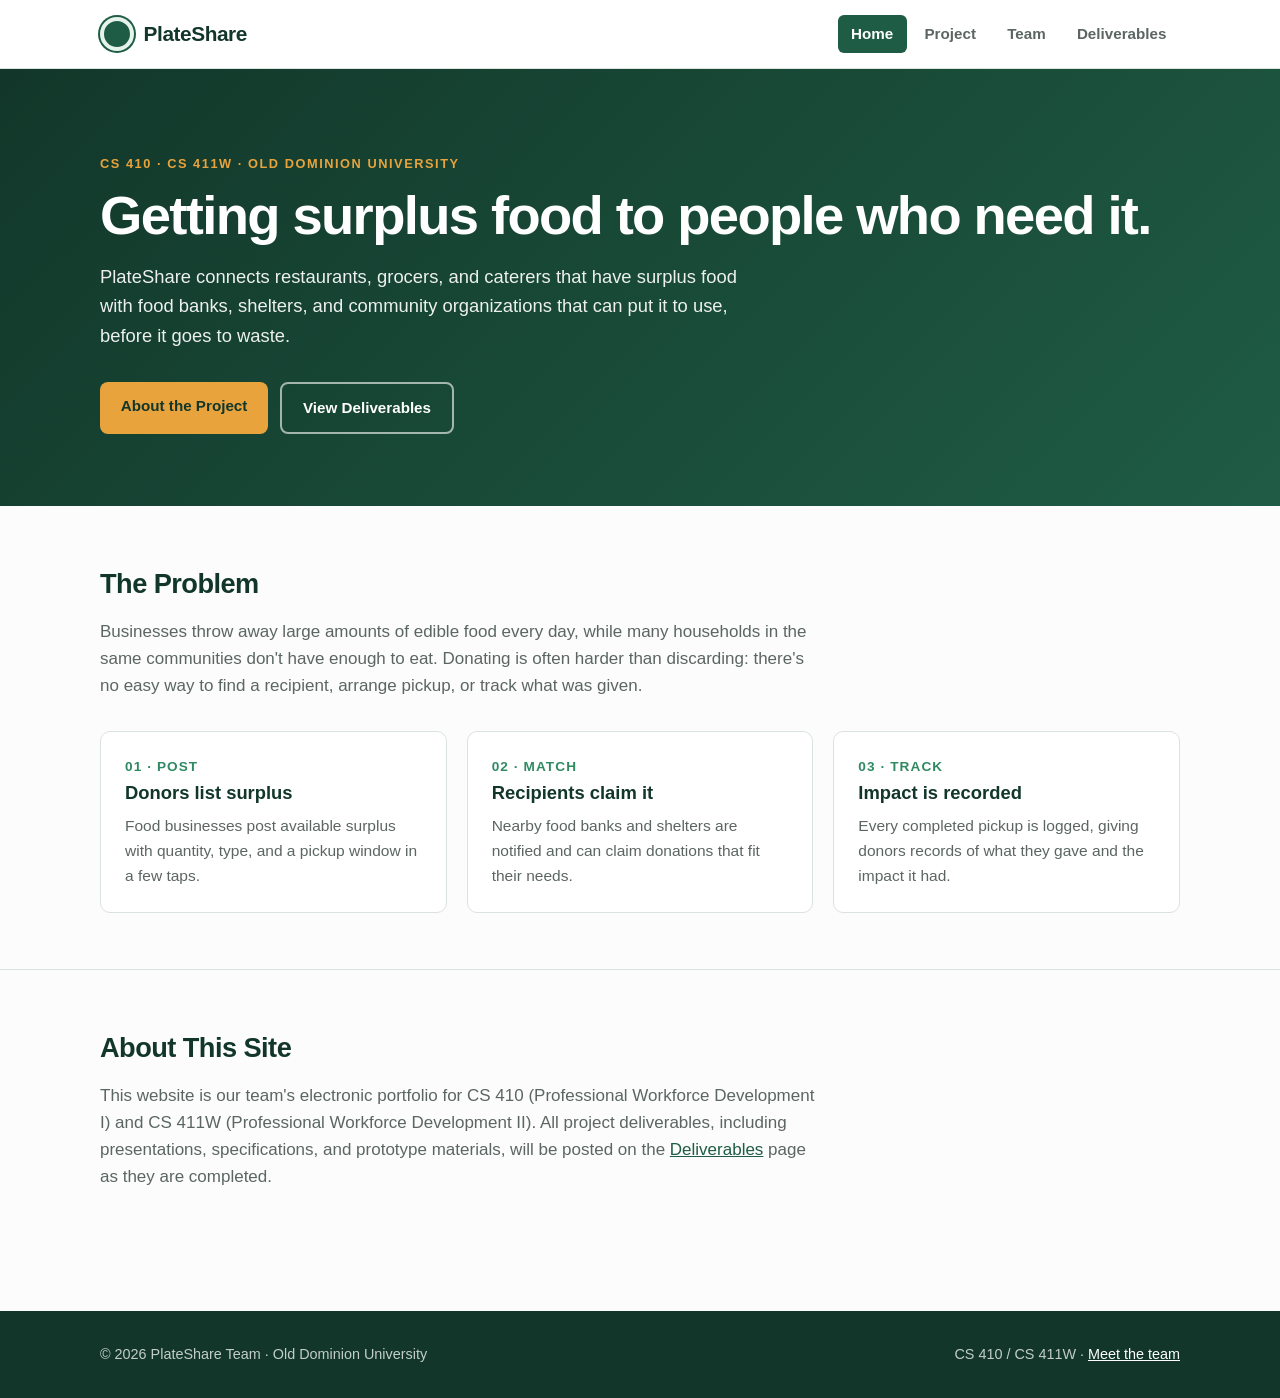
==== index.html @ 68a52cff "Add files via upload" ====
<!DOCTYPE html>
<html lang="en">
<head>
  <meta charset="UTF-8">
  <meta name="viewport" content="width=device-width, initial-scale=1.0">
  <meta name="description" content="PlateShare — CS 410 / CS 411W team project at Old Dominion University.">
  <title>PlateShare | CS 410 Team Website</title>
  <link rel="stylesheet" href="css/style.css">
</head>
<body>

  <header class="site-header">
    <div class="container">
      <a class="brand" href="index.html"><span class="brand-mark"></span>PlateShare</a>
      <ul class="nav">
        <li><a class="active" href="index.html">Home</a></li>
        <li><a href="about.html">Project</a></li>
        <li><a href="team.html">Team</a></li>
        <li><a href="deliverables.html">Deliverables</a></li>
      </ul>
    </div>
  </header>

  <main>
    <div class="hero">
      <div class="container">
        <span class="eyebrow">CS 410 · CS 411W · Old Dominion University</span>
        <h1>Getting surplus food to people who need it.</h1>
        <p>PlateShare connects restaurants, grocers, and caterers that have surplus food with food banks, shelters, and community organizations that can put it to use, before it goes to waste.</p>
        <div class="actions">
          <a class="btn btn-primary" href="about.html">About the Project</a>
          <a class="btn btn-ghost" href="deliverables.html">View Deliverables</a>
        </div>
      </div>
    </div>

    <section>
      <div class="container">
        <h2>The Problem</h2>
        <p class="lead">Businesses throw away large amounts of edible food every day, while many households in the same communities don't have enough to eat. Donating is often harder than discarding: there's no easy way to find a recipient, arrange pickup, or track what was given.</p>

        <div class="grid grid-3">
          <div class="card">
            <div class="num">01 · POST</div>
            <h3>Donors list surplus</h3>
            <p>Food businesses post available surplus with quantity, type, and a pickup window in a few taps.</p>
          </div>
          <div class="card">
            <div class="num">02 · MATCH</div>
            <h3>Recipients claim it</h3>
            <p>Nearby food banks and shelters are notified and can claim donations that fit their needs.</p>
          </div>
          <div class="card">
            <div class="num">03 · TRACK</div>
            <h3>Impact is recorded</h3>
            <p>Every completed pickup is logged, giving donors records of what they gave and the impact it had.</p>
          </div>
        </div>
      </div>
    </section>

    <section>
      <div class="container">
        <h2>About This Site</h2>
        <p class="lead">This website is our team's electronic portfolio for CS 410 (Professional Workforce Development I) and CS 411W (Professional Workforce Development II). All project deliverables, including presentations, specifications, and prototype materials, will be posted on the <a href="deliverables.html">Deliverables</a> page as they are completed.</p>
      </div>
    </section>
  </main>

  <footer class="site-footer">
    <div class="container">
      <span>&copy; 2026 PlateShare Team · Old Dominion University</span>
      <span>CS 410 / CS 411W · <a href="team.html">Meet the team</a></span>
    </div>
  </footer>

</body>
</html>
---- css/style.css ----
/* PlateShare — CS 410 / CS 411W Team Website */

:root {
  --green-900: #12372a;
  --green-700: #1f5c45;
  --green-500: #2f8a63;
  --green-100: #e6f2ec;
  --amber: #e8a33d;
  --ink: #1d2421;
  --muted: #5b6662;
  --line: #dbe3df;
  --bg: #fbfcfb;
  --white: #ffffff;
  --radius: 10px;
  --max: 1080px;
  --font: "Inter", -apple-system, BlinkMacSystemFont, "Segoe UI", Roboto, Helvetica, Arial, sans-serif;
}

* { box-sizing: border-box; margin: 0; padding: 0; }

html { scroll-behavior: smooth; }

body {
  font-family: var(--font);
  color: var(--ink);
  background: var(--bg);
  line-height: 1.6;
  font-size: 17px;
}

a { color: var(--green-700); }
a:hover { color: var(--green-500); }

.container { width: 90%; max-width: var(--max); margin: 0 auto; }

/* ---------- Header / Nav ---------- */
.site-header {
  background: var(--white);
  border-bottom: 1px solid var(--line);
  position: sticky;
  top: 0;
  z-index: 10;
}
.site-header .container {
  display: flex;
  align-items: center;
  justify-content: space-between;
  min-height: 68px;
  flex-wrap: wrap;
  gap: 0.5rem;
}
.brand {
  display: flex;
  align-items: center;
  gap: 0.6rem;
  text-decoration: none;
  color: var(--green-900);
  font-weight: 800;
  font-size: 1.3rem;
  letter-spacing: -0.02em;
}
.brand-mark {
  width: 34px; height: 34px;
  border-radius: 50%;
  background: var(--green-700);
  border: 4px solid var(--green-100);
  box-shadow: 0 0 0 2px var(--green-700);
}
.nav { display: flex; gap: 0.25rem; flex-wrap: wrap; list-style: none; }
.nav a {
  display: block;
  padding: 0.45rem 0.85rem;
  border-radius: 6px;
  text-decoration: none;
  color: var(--muted);
  font-weight: 600;
  font-size: 0.95rem;
}
.nav a:hover { background: var(--green-100); color: var(--green-900); }
.nav a.active { background: var(--green-700); color: var(--white); }

/* ---------- Hero ---------- */
.hero {
  background: linear-gradient(135deg, var(--green-900), var(--green-700));
  color: var(--white);
  padding: 5rem 0 4.5rem;
}
.hero .eyebrow {
  text-transform: uppercase;
  letter-spacing: 0.12em;
  font-size: 0.8rem;
  font-weight: 700;
  color: var(--amber);
}
.hero h1 {
  font-size: clamp(2.2rem, 5vw, 3.4rem);
  line-height: 1.1;
  margin: 0.6rem 0 1rem;
  letter-spacing: -0.03em;
}
.hero p { max-width: 640px; font-size: 1.15rem; opacity: 0.92; }
.hero .actions { margin-top: 2rem; display: flex; gap: 0.75rem; flex-wrap: wrap; }

.btn {
  display: inline-block;
  padding: 0.75rem 1.3rem;
  border-radius: 8px;
  font-weight: 700;
  text-decoration: none;
  font-size: 0.95rem;
}
.btn-primary { background: var(--amber); color: var(--green-900); }
.btn-primary:hover { background: #f0b65a; color: var(--green-900); }
.btn-ghost { border: 2px solid rgba(255,255,255,0.6); color: var(--white); }
.btn-ghost:hover { background: rgba(255,255,255,0.1); color: var(--white); }

/* ---------- Page header (inner pages) ---------- */
.page-header {
  background: var(--green-900);
  color: var(--white);
  padding: 3rem 0 2.5rem;
}
.page-header h1 { font-size: 2.3rem; letter-spacing: -0.02em; }
.page-header p { opacity: 0.85; margin-top: 0.4rem; max-width: 640px; }

/* ---------- Sections ---------- */
section { padding: 3.5rem 0; }
section + section { border-top: 1px solid var(--line); }
h2 {
  font-size: 1.7rem;
  color: var(--green-900);
  letter-spacing: -0.02em;
  margin-bottom: 0.75rem;
}
h3 { font-size: 1.15rem; color: var(--green-900); margin-bottom: 0.4rem; }
.lead { color: var(--muted); max-width: 720px; margin-bottom: 2rem; }
p + p { margin-top: 0.9rem; }

/* ---------- Grid / Cards ---------- */
.grid { display: grid; gap: 1.25rem; }
.grid-3 { grid-template-columns: repeat(auto-fit, minmax(240px, 1fr)); }
.grid-2 { grid-template-columns: repeat(auto-fit, minmax(300px, 1fr)); }

.card {
  background: var(--white);
  border: 1px solid var(--line);
  border-radius: var(--radius);
  padding: 1.5rem;
}
.card .num {
  font-weight: 800;
  color: var(--green-500);
  font-size: 0.85rem;
  letter-spacing: 0.08em;
}
.card p { color: var(--muted); font-size: 0.97rem; }

/* ---------- Team ---------- */
.member { text-align: center; }
.avatar {
  width: 96px; height: 96px;
  margin: 0 auto 1rem;
  border-radius: 50%;
  background: var(--green-100);
  color: var(--green-700);
  display: flex; align-items: center; justify-content: center;
  font-weight: 800;
  font-size: 1.6rem;
  object-fit: cover;
}
.member .role {
  color: var(--green-500);
  font-weight: 600;
  font-size: 0.9rem;
  margin-bottom: 0.6rem;
}
.member .links { margin-top: 0.8rem; font-size: 0.9rem; }
.member .links a { margin: 0 0.35rem; }

/* ---------- Deliverables table ---------- */
.table-wrap { overflow-x: auto; }
table {
  width: 100%;
  border-collapse: collapse;
  background: var(--white);
  border: 1px solid var(--line);
  border-radius: var(--radius);
  overflow: hidden;
  font-size: 0.97rem;
}
th, td { text-align: left; padding: 0.85rem 1rem; border-bottom: 1px solid var(--line); }
th { background: var(--green-100); color: var(--green-900); font-weight: 700; }
tr:last-child td { border-bottom: none; }

.badge {
  display: inline-block;
  padding: 0.15rem 0.6rem;
  border-radius: 999px;
  font-size: 0.8rem;
  font-weight: 700;
}
.badge-done { background: var(--green-100); color: var(--green-700); }
.badge-progress { background: #fdf1dc; color: #9a6411; }
.badge-upcoming { background: #eef0ef; color: var(--muted); }

/* ---------- Footer ---------- */
.site-footer {
  background: var(--green-900);
  color: rgba(255,255,255,0.75);
  padding: 2rem 0;
  font-size: 0.9rem;
  margin-top: 2rem;
}
.site-footer .container {
  display: flex;
  justify-content: space-between;
  flex-wrap: wrap;
  gap: 0.5rem;
}
.site-footer a { color: var(--white); }

@media (max-width: 640px) {
  .site-header .container { padding: 0.75rem 0; }
  .hero { padding: 3.5rem 0 3rem; }
}
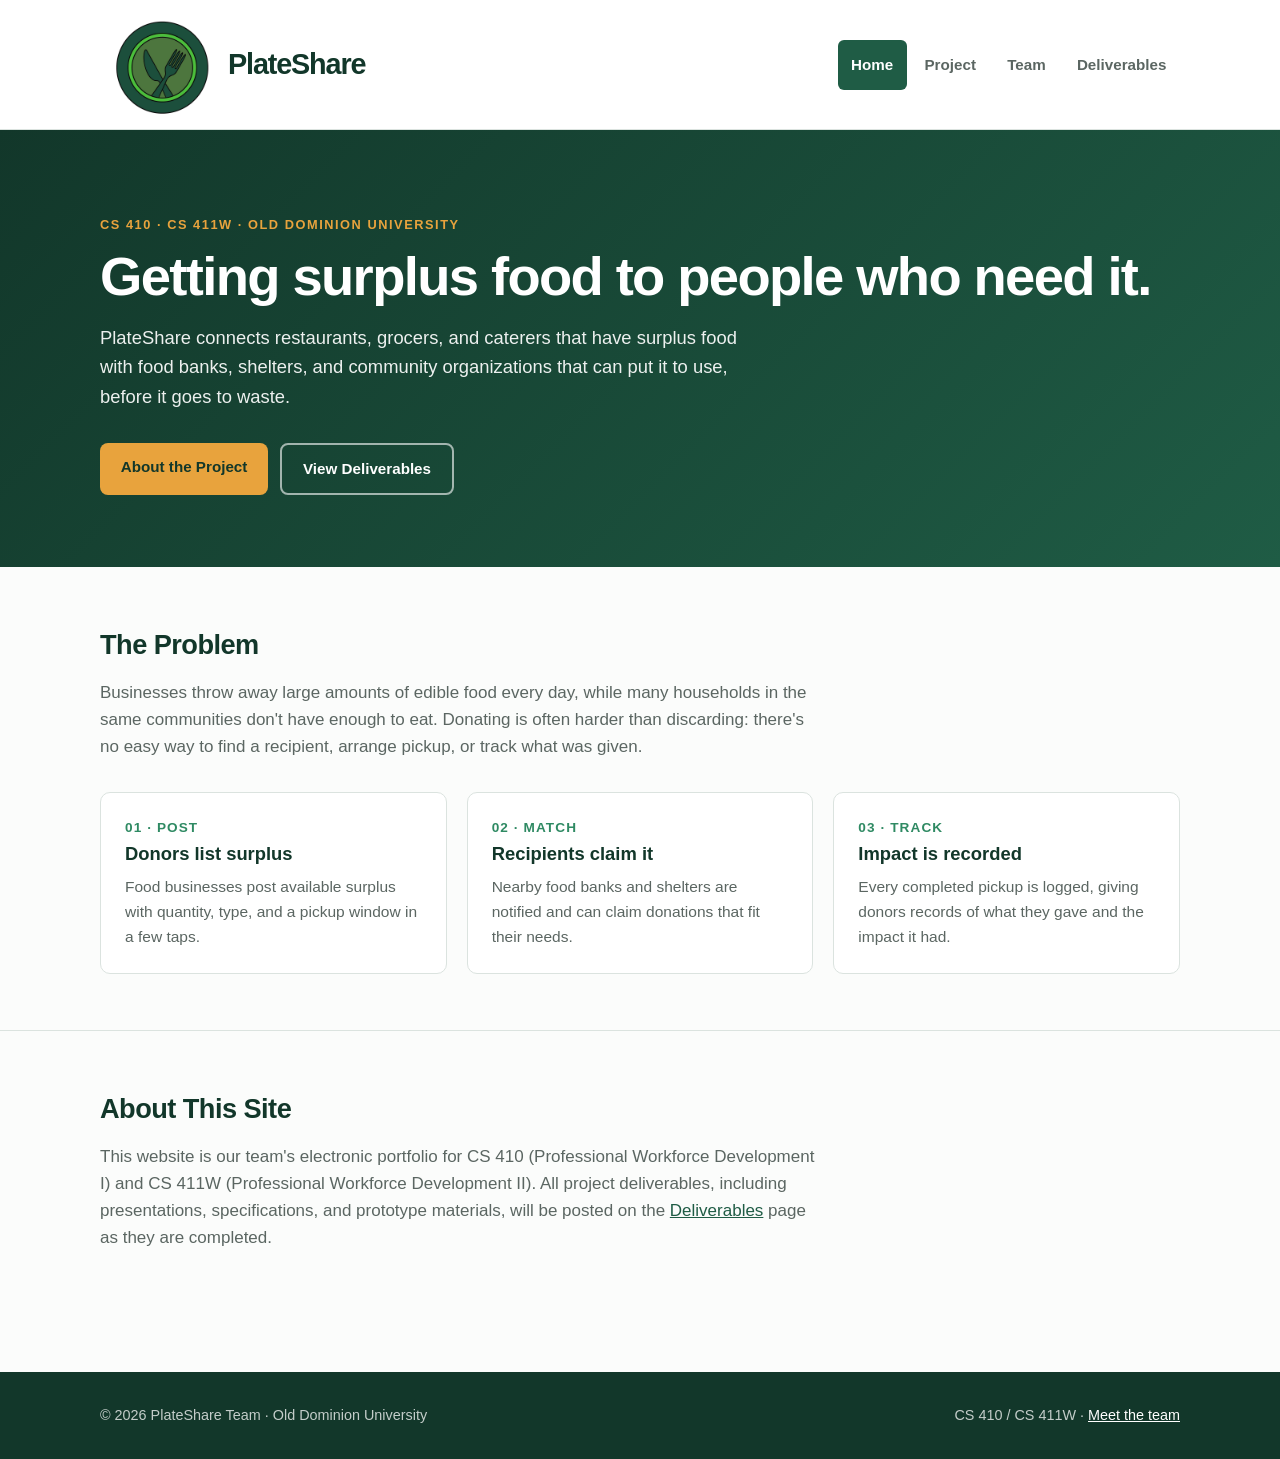
==== commit 20c82545: "Made logo icon for website (took like 5 min in ms paint so feel free to change) and remade website h" ====
--- a/index.html
+++ b/index.html
@@ -9,17 +9,25 @@
 </head>
 <body>
 
-  <header class="site-header">
-    <div class="container">
-      <a class="brand" href="index.html"><span class="brand-mark"></span>PlateShare</a>
-      <ul class="nav">
-        <li><a class="active" href="index.html">Home</a></li>
-        <li><a href="about.html">Project</a></li>
-        <li><a href="team.html">Team</a></li>
-        <li><a href="deliverables.html">Deliverables</a></li>
-      </ul>
-    </div>
-  </header>
+
+<header class="site-header">
+  <div class="container">
+    <a class="brand" href="index.html">
+      <span class="brand-image">
+        <img src="images/platesharelogoWIP.png" alt="">
+      </span>
+      <span>PlateShare</span>
+    </a>
+
+    <ul class="nav">
+      <li><a class="active" href="index.html">Home</a></li>
+      <li><a href="about.html">Project</a></li>
+      <li><a href="team.html">Team</a></li>
+      <li><a href="deliverables.html">Deliverables</a></li>
+    </ul>
+  </div>
+</header>
+
 
   <main>
     <div class="hero">
--- a/css/style.css
+++ b/css/style.css
@@ -33,6 +33,7 @@
 
 .container { width: 90%; max-width: var(--max); margin: 0 auto; }
 
+
 /* ---------- Header / Nav ---------- */
 .site-header {
   background: var(--white);
@@ -40,44 +41,104 @@
   position: sticky;
   top: 0;
   z-index: 10;
-}
+  height: 130px;
+}
+
 .site-header .container {
   display: flex;
   align-items: center;
   justify-content: space-between;
-  min-height: 68px;
-  flex-wrap: wrap;
-  gap: 0.5rem;
-}
+  height: 100%;
+  flex-wrap: nowrap;
+  gap: 1rem;
+}
+
 .brand {
   display: flex;
   align-items: center;
-  gap: 0.6rem;
+  gap: 0rem;
   text-decoration: none;
   color: var(--green-900);
   font-weight: 800;
-  font-size: 1.3rem;
-  letter-spacing: -0.02em;
-}
-.brand-mark {
-  width: 34px; height: 34px;
-  border-radius: 50%;
-  background: var(--green-700);
-  border: 4px solid var(--green-100);
-  box-shadow: 0 0 0 2px var(--green-700);
-}
-.nav { display: flex; gap: 0.25rem; flex-wrap: wrap; list-style: none; }
+  font-size: 1.8rem;
+  letter-spacing: -0.04em;
+  flex-shrink: 0;
+  white-space: nowrap;
+}
+
+.brand-logo {
+  width: 128px;
+  height: 128px;
+  object-fit: contain;
+  display: block;
+  flex-shrink: 0;
+  margin: 0;
+}
+
+.brand-image {
+  width: 128px;
+  height: 128px;
+  overflow: hidden;
+  display: block;
+  flex-shrink: 0;
+  position: relative;
+}
+
+.brand-image img {
+  width: 150%;
+  height: 150%;
+  object-fit: contain;
+  position: absolute;
+  left: -20%;
+  top: -22%;
+}
+
+
+.nav {
+  display: flex;
+  align-items: center;
+  justify-content: center;
+  gap: 0.25rem;
+  flex-wrap: nowrap;
+  list-style: none;
+  margin: 0;
+  padding: 0;
+}
+
+.nav li {
+  display: flex;
+  align-items: center;
+  margin: 0;
+  padding: 0;
+}
+
 .nav a {
-  display: block;
-  padding: 0.45rem 0.85rem;
+  display: flex;
+  align-items: center;
+  justify-content: center;
+  height: 50px;
+  padding: 0 0.85rem;
+  box-sizing: border-box;
+  line-height: 1;
   border-radius: 6px;
   text-decoration: none;
   color: var(--muted);
   font-weight: 600;
   font-size: 0.95rem;
-}
-.nav a:hover { background: var(--green-100); color: var(--green-900); }
-.nav a.active { background: var(--green-700); color: var(--white); }
+  white-space: nowrap;
+}
+
+.nav a:hover {
+  background: var(--green-100);
+  color: var(--green-900);
+}
+
+.nav a.active {
+  background: var(--green-700);
+  color: var(--white);
+}
+
+
 
 /* ---------- Hero ---------- */
 .hero {
@@ -167,6 +228,14 @@
   font-weight: 800;
   font-size: 1.6rem;
   object-fit: cover;
+  overflow: hidden;
+}
+.avatar img {
+    width: 100%;
+    height: 100%;
+    object-fit: cover;
+    display: block;
+    object-position: center 20%;
 }
 .member .role {
   color: var(--green-500);
@@ -220,6 +289,26 @@
 .site-footer a { color: var(--white); }
 
 @media (max-width: 640px) {
-  .site-header .container { padding: 0.75rem 0; }
-  .hero { padding: 3.5rem 0 3rem; }
-}
+  .site-header {
+    height: auto;
+  }
+
+  .site-header .container {
+    padding: 0.75rem 0;
+    flex-wrap: wrap;
+    justify-content: center;
+  }
+
+  .brand-logo {
+    width: 100px;
+    height: 100px;
+  }
+
+  .nav {
+    justify-content: center;
+  }
+
+  .hero {
+    padding: 3.5rem 0 3rem;
+  }
+}
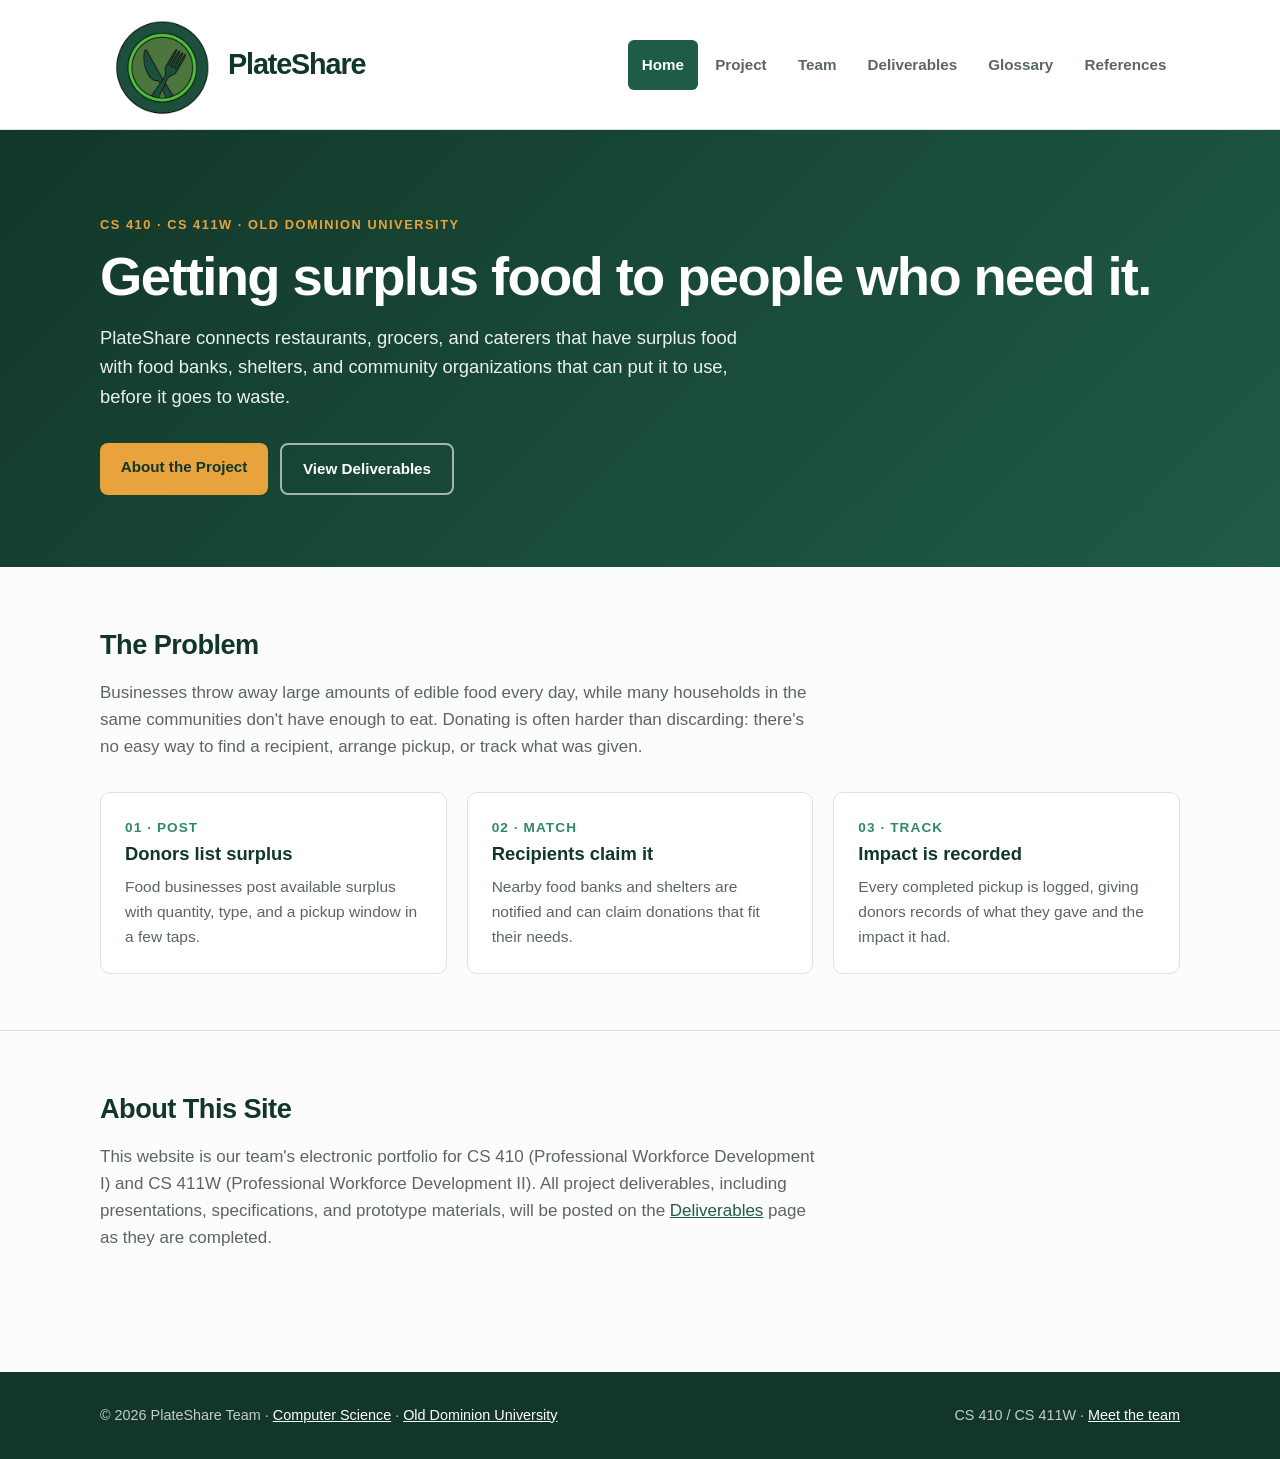
==== commit df9d146b: "Added glossary and references WIP pages, added links to ODU/CS, and replaced feasibility presentatio" ====
--- a/index.html
+++ b/index.html
@@ -24,6 +24,8 @@
       <li><a href="about.html">Project</a></li>
       <li><a href="team.html">Team</a></li>
       <li><a href="deliverables.html">Deliverables</a></li>
+      <li><a href="glossary.html">Glossary</a></li>
+      <li><a href="references.html">References</a></li>
     </ul>
   </div>
 </header>
@@ -77,7 +79,7 @@
 
   <footer class="site-footer">
     <div class="container">
-      <span>&copy; 2026 PlateShare Team · Old Dominion University</span>
+      <span>&copy; 2026 PlateShare Team · <a href= "https://www.odu.edu/computer-science">Computer Science</a> · <a href="https://www.odu.edu/">Old Dominion University</a></span>
       <span>CS 410 / CS 411W · <a href="team.html">Meet the team</a></span>
     </div>
   </footer>
--- a/css/style.css
+++ b/css/style.css
@@ -31,7 +31,11 @@
 a { color: var(--green-700); }
 a:hover { color: var(--green-500); }
 
-.container { width: 90%; max-width: var(--max); margin: 0 auto; }
+.container {
+  width: 90%;
+  max-width: var(--max);
+  margin: 0 auto;
+}
 
 
 /* ---------- Header / Nav ---------- */
@@ -97,11 +101,11 @@
 .nav {
   display: flex;
   align-items: center;
-  justify-content: center;
+  justify-content: flex-end;
   gap: 0.25rem;
   flex-wrap: nowrap;
   list-style: none;
-  margin: 0;
+  margin-left: auto;
   padding: 0;
 }
 
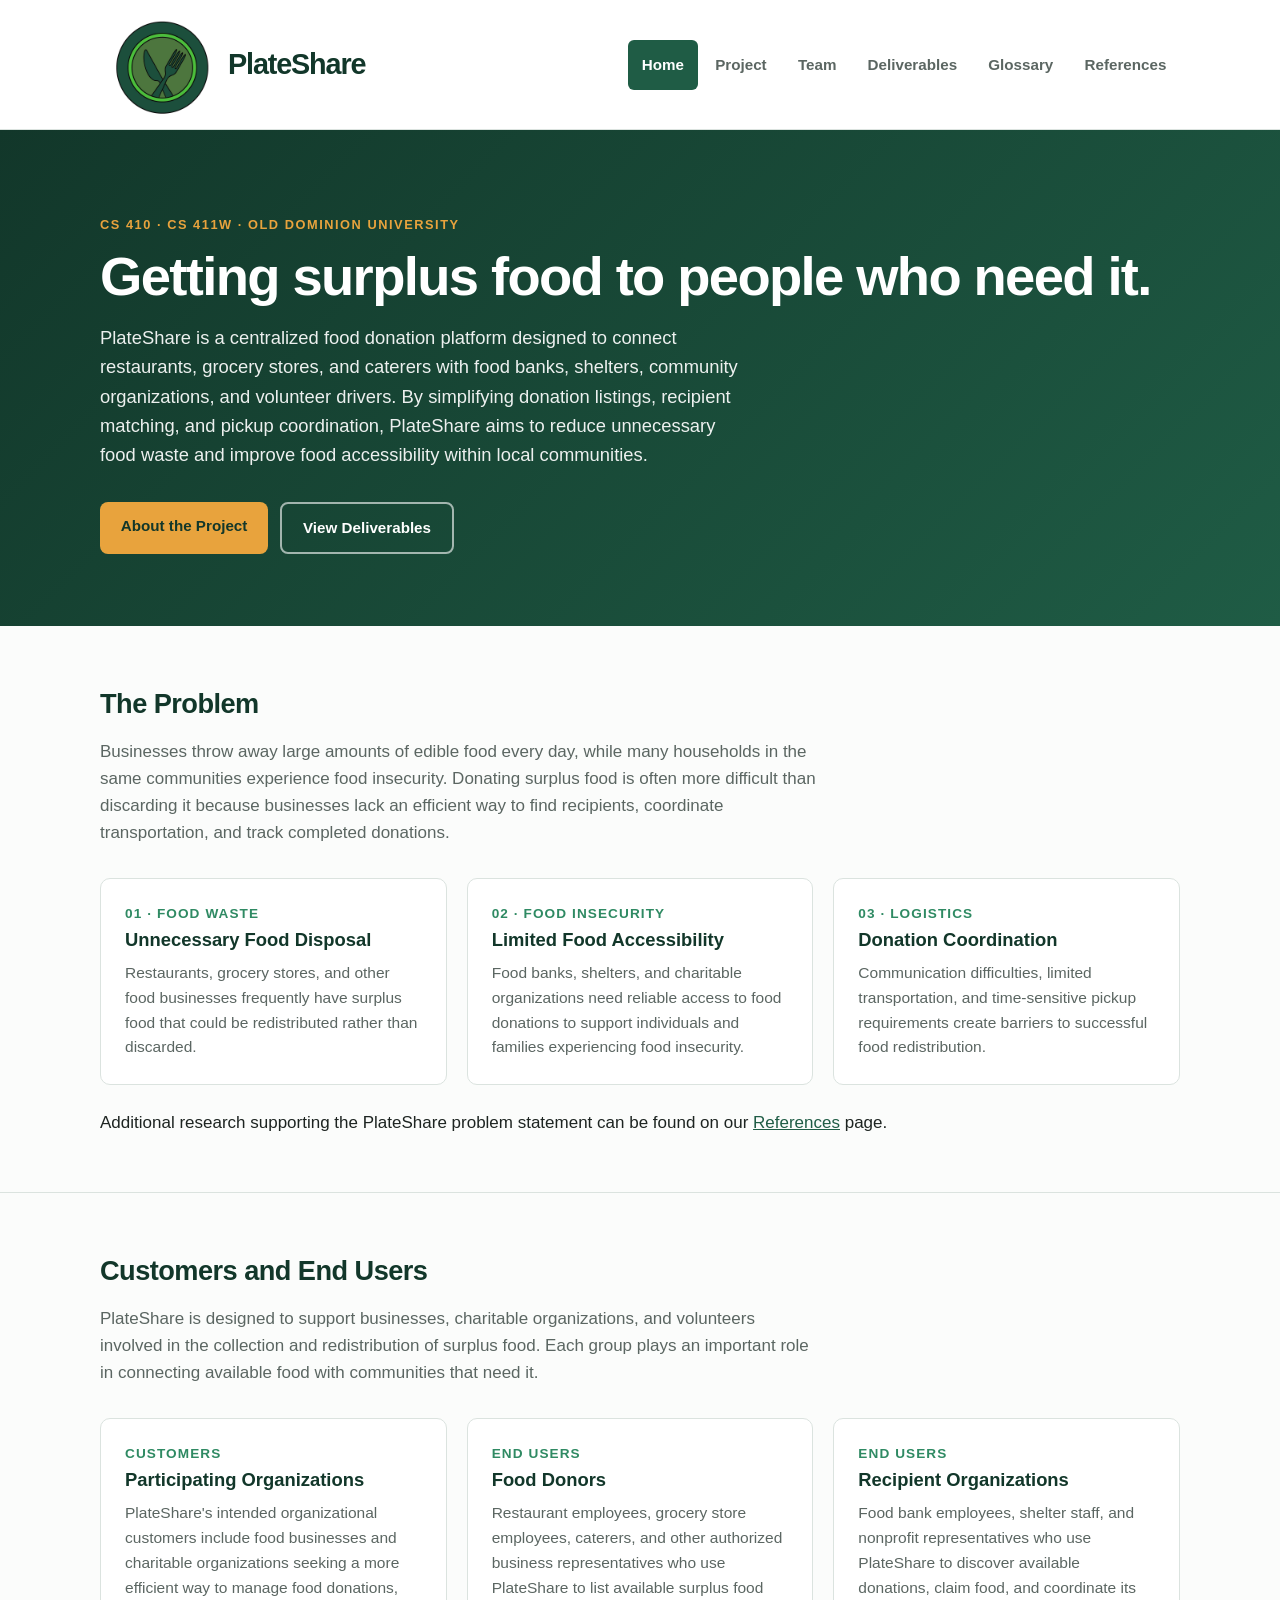
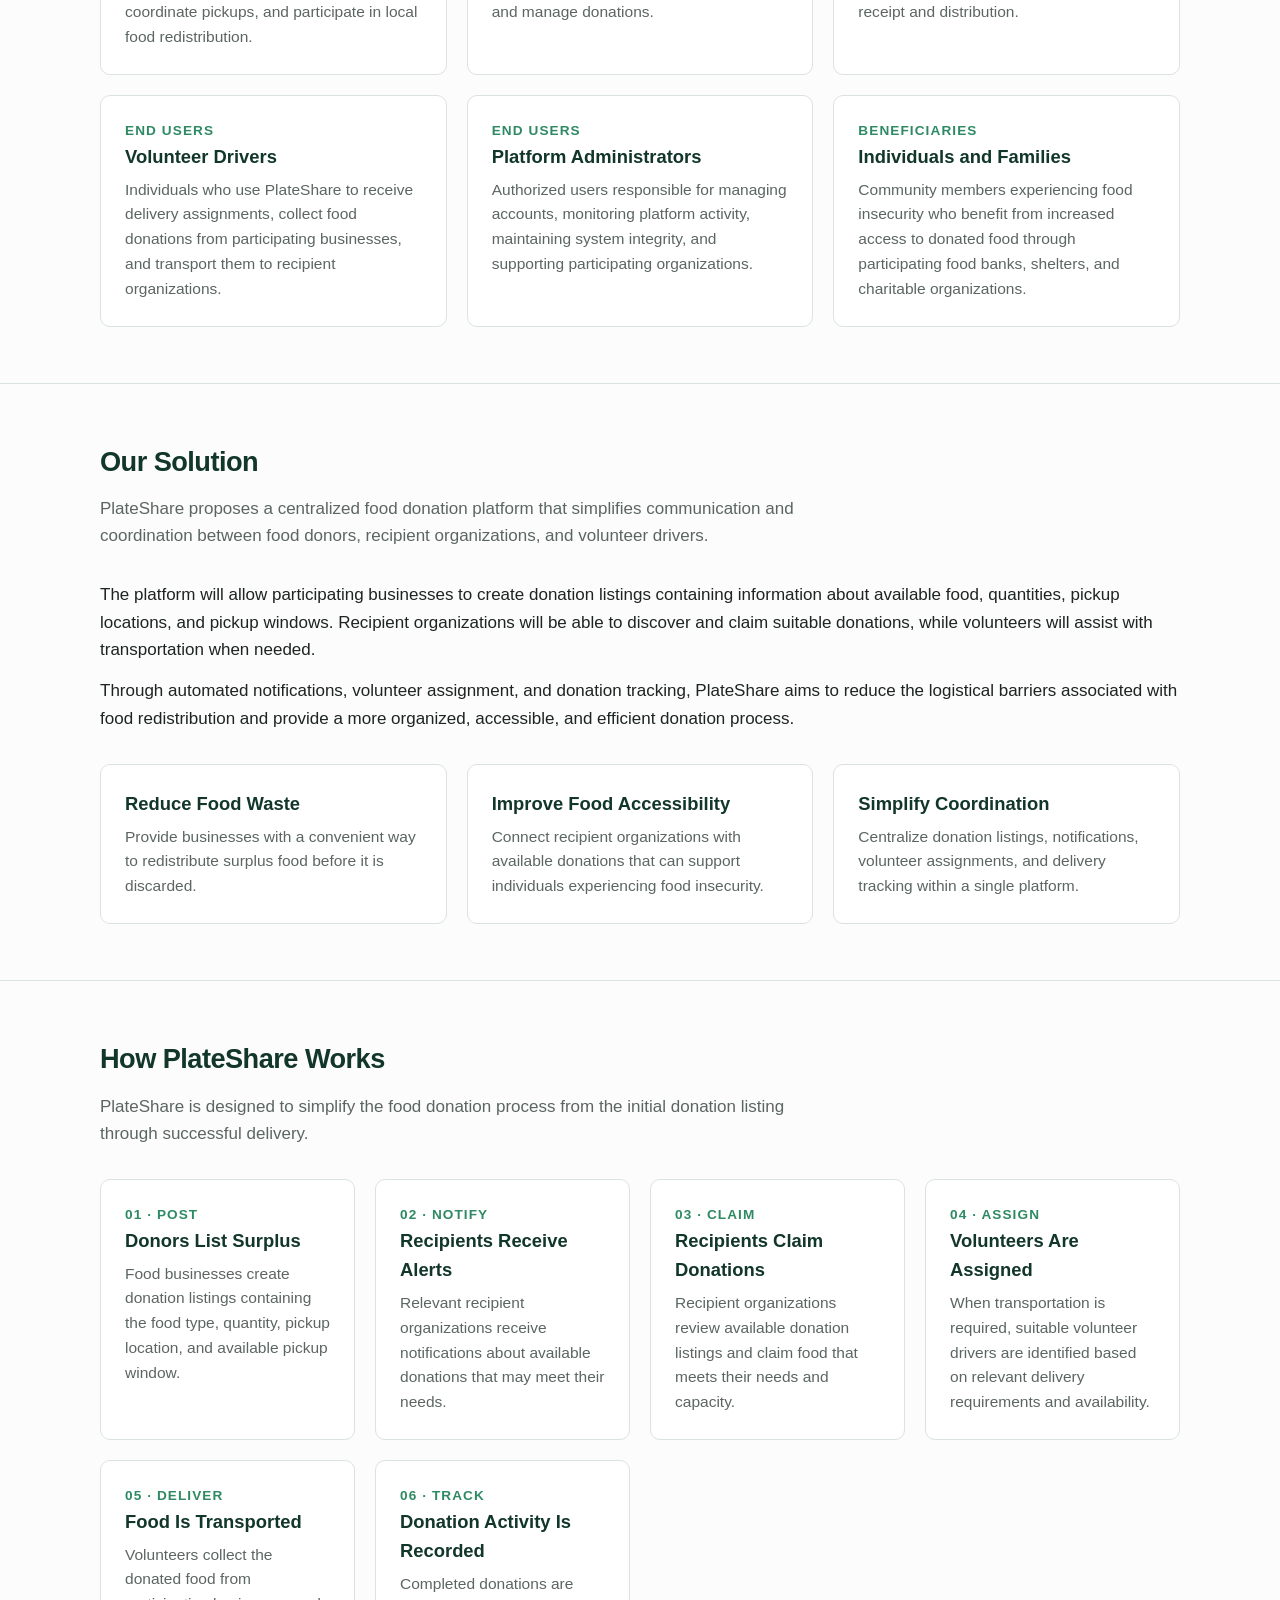
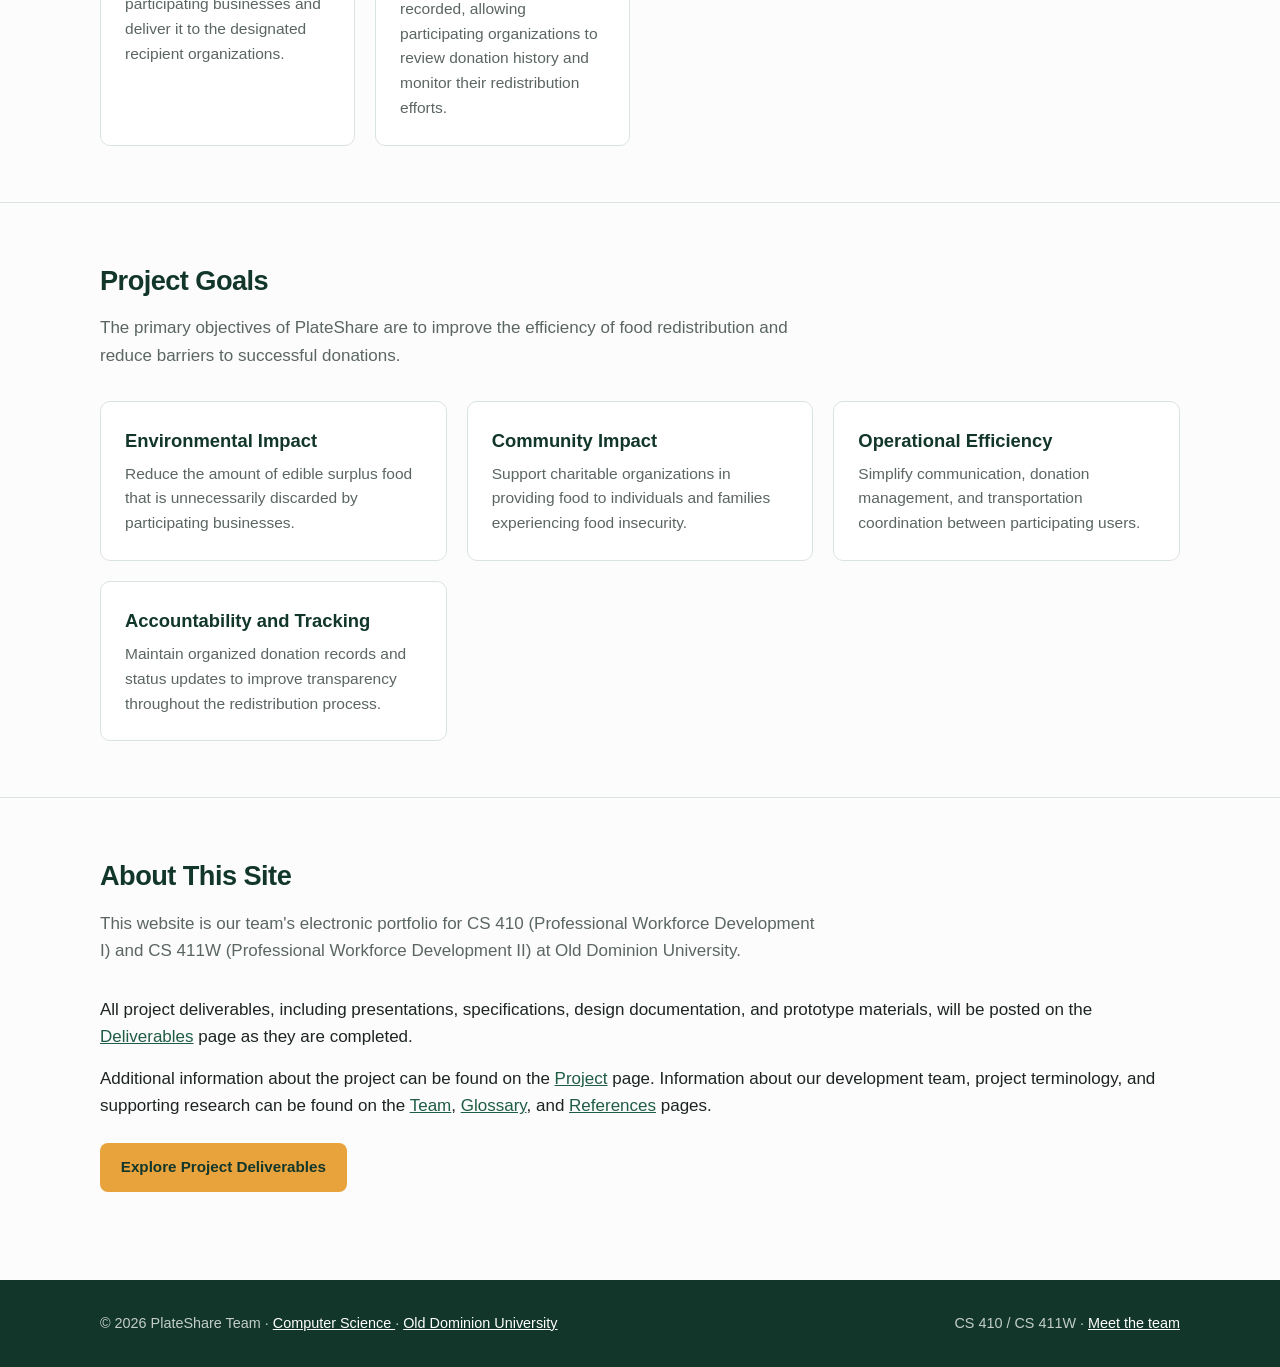
==== commit 8ac468d8: "Finishing touches of update 2" ====
--- a/index.html
+++ b/index.html
@@ -1,86 +1,483 @@
+
 <!DOCTYPE html>
 <html lang="en">
 <head>
   <meta charset="UTF-8">
   <meta name="viewport" content="width=device-width, initial-scale=1.0">
-  <meta name="description" content="PlateShare — CS 410 / CS 411W team project at Old Dominion University.">
+  <meta name="description" content="PlateShare — A centralized food donation platform designed to reduce food waste and improve food accessibility. CS 410 / CS 411W team project at Old Dominion University.">
   <title>PlateShare | CS 410 Team Website</title>
   <link rel="stylesheet" href="css/style.css">
 </head>
+
 <body>
 
-
-<header class="site-header">
-  <div class="container">
-    <a class="brand" href="index.html">
-      <span class="brand-image">
-        <img src="images/platesharelogoWIP.png" alt="">
-      </span>
-      <span>PlateShare</span>
-    </a>
-
-    <ul class="nav">
-      <li><a class="active" href="index.html">Home</a></li>
-      <li><a href="about.html">Project</a></li>
-      <li><a href="team.html">Team</a></li>
-      <li><a href="deliverables.html">Deliverables</a></li>
-      <li><a href="glossary.html">Glossary</a></li>
-      <li><a href="references.html">References</a></li>
-    </ul>
-  </div>
-</header>
-
+  <!-- ---------- Header / Navigation ---------- -->
+
+  <header class="site-header">
+    <div class="container">
+      <a class="brand" href="index.html">
+        <span class="brand-image">
+          <img src="images/platesharelogoWIP.png" alt="">
+        </span>
+        <span>PlateShare</span>
+      </a>
+
+      <ul class="nav">
+        <li><a class="active" href="index.html" aria-current="page">Home</a></li>
+        <li><a href="about.html">Project</a></li>
+        <li><a href="team.html">Team</a></li>
+        <li><a href="deliverables.html">Deliverables</a></li>
+        <li><a href="glossary.html">Glossary</a></li>
+        <li><a href="references.html">References</a></li>
+      </ul>
+    </div>
+  </header>
 
   <main>
+
+    <!-- ---------- Elevator Pitch ---------- -->
+
     <div class="hero">
       <div class="container">
-        <span class="eyebrow">CS 410 · CS 411W · Old Dominion University</span>
+        <span class="eyebrow">
+          CS 410 · CS 411W · Old Dominion University
+        </span>
+
         <h1>Getting surplus food to people who need it.</h1>
-        <p>PlateShare connects restaurants, grocers, and caterers that have surplus food with food banks, shelters, and community organizations that can put it to use, before it goes to waste.</p>
+
+        <p>
+          PlateShare is a centralized food donation platform
+          designed to connect restaurants, grocery stores,
+          and caterers with food banks, shelters, community
+          organizations, and volunteer drivers. By simplifying
+          donation listings, recipient matching, and pickup
+          coordination, PlateShare aims to reduce unnecessary
+          food waste and improve food accessibility within
+          local communities.
+        </p>
+
         <div class="actions">
-          <a class="btn btn-primary" href="about.html">About the Project</a>
-          <a class="btn btn-ghost" href="deliverables.html">View Deliverables</a>
+          <a class="btn btn-primary" href="about.html">
+            About the Project
+          </a>
+
+          <a class="btn btn-ghost" href="deliverables.html">
+            View Deliverables
+          </a>
         </div>
       </div>
     </div>
 
+    <!-- ---------- Problem Description ---------- -->
+
     <section>
       <div class="container">
         <h2>The Problem</h2>
-        <p class="lead">Businesses throw away large amounts of edible food every day, while many households in the same communities don't have enough to eat. Donating is often harder than discarding: there's no easy way to find a recipient, arrange pickup, or track what was given.</p>
+
+        <p class="lead">
+          Businesses throw away large amounts of edible food
+          every day, while many households in the same
+          communities experience food insecurity. Donating
+          surplus food is often more difficult than discarding
+          it because businesses lack an efficient way to find
+          recipients, coordinate transportation, and track
+          completed donations.
+        </p>
 
         <div class="grid grid-3">
+
+          <div class="card">
+            <div class="num">01 · FOOD WASTE</div>
+            <h3>Unnecessary Food Disposal</h3>
+            <p>
+              Restaurants, grocery stores, and other food
+              businesses frequently have surplus food that
+              could be redistributed rather than discarded.
+            </p>
+          </div>
+
+          <div class="card">
+            <div class="num">02 · FOOD INSECURITY</div>
+            <h3>Limited Food Accessibility</h3>
+            <p>
+              Food banks, shelters, and charitable
+              organizations need reliable access to food
+              donations to support individuals and families
+              experiencing food insecurity.
+            </p>
+          </div>
+
+          <div class="card">
+            <div class="num">03 · LOGISTICS</div>
+            <h3>Donation Coordination</h3>
+            <p>
+              Communication difficulties, limited
+              transportation, and time-sensitive pickup
+              requirements create barriers to successful
+              food redistribution.
+            </p>
+          </div>
+
+        </div>
+
+        <p style="margin-top: 1.5rem;">
+          Additional research supporting the PlateShare
+          problem statement can be found on our
+          <a href="references.html">References</a> page.
+        </p>
+
+      </div>
+    </section>
+
+    <!-- ---------- Customers and End Users ---------- -->
+
+    <section>
+      <div class="container">
+        <h2>Customers and End Users</h2>
+
+        <p class="lead">
+          PlateShare is designed to support businesses,
+          charitable organizations, and volunteers involved
+          in the collection and redistribution of surplus food.
+          Each group plays an important role in connecting
+          available food with communities that need it.
+        </p>
+
+        <div class="grid grid-2">
+
+          <div class="card">
+            <div class="num">CUSTOMERS</div>
+            <h3>Participating Organizations</h3>
+            <p>
+              PlateShare's intended organizational customers
+              include food businesses and charitable
+              organizations seeking a more efficient way
+              to manage food donations, coordinate pickups,
+              and participate in local food redistribution.
+            </p>
+          </div>
+
+          <div class="card">
+            <div class="num">END USERS</div>
+            <h3>Food Donors</h3>
+            <p>
+              Restaurant employees, grocery store employees,
+              caterers, and other authorized business
+              representatives who use PlateShare to list
+              available surplus food and manage donations.
+            </p>
+          </div>
+
+          <div class="card">
+            <div class="num">END USERS</div>
+            <h3>Recipient Organizations</h3>
+            <p>
+              Food bank employees, shelter staff, and
+              nonprofit representatives who use PlateShare
+              to discover available donations, claim food,
+              and coordinate its receipt and distribution.
+            </p>
+          </div>
+
+          <div class="card">
+            <div class="num">END USERS</div>
+            <h3>Volunteer Drivers</h3>
+            <p>
+              Individuals who use PlateShare to receive
+              delivery assignments, collect food donations
+              from participating businesses, and transport
+              them to recipient organizations.
+            </p>
+          </div>
+
+          <div class="card">
+            <div class="num">END USERS</div>
+            <h3>Platform Administrators</h3>
+            <p>
+              Authorized users responsible for managing
+              accounts, monitoring platform activity,
+              maintaining system integrity, and supporting
+              participating organizations.
+            </p>
+          </div>
+
+          <div class="card">
+            <div class="num">BENEFICIARIES</div>
+            <h3>Individuals and Families</h3>
+            <p>
+              Community members experiencing food insecurity
+              who benefit from increased access to donated
+              food through participating food banks,
+              shelters, and charitable organizations.
+            </p>
+          </div>
+
+        </div>
+      </div>
+    </section>
+
+    <!-- ---------- Solution Statement ---------- -->
+
+    <section>
+      <div class="container">
+        <h2>Our Solution</h2>
+
+        <p class="lead">
+          PlateShare proposes a centralized food donation
+          platform that simplifies communication and
+          coordination between food donors, recipient
+          organizations, and volunteer drivers.
+        </p>
+
+        <p>
+          The platform will allow participating businesses
+          to create donation listings containing information
+          about available food, quantities, pickup locations,
+          and pickup windows. Recipient organizations will
+          be able to discover and claim suitable donations,
+          while volunteers will assist with transportation
+          when needed.
+        </p>
+
+        <p>
+          Through automated notifications, volunteer
+          assignment, and donation tracking, PlateShare
+          aims to reduce the logistical barriers associated
+          with food redistribution and provide a more
+          organized, accessible, and efficient donation
+          process.
+        </p>
+
+        <div class="grid grid-3" style="margin-top: 2rem;">
+
+          <div class="card">
+            <h3>Reduce Food Waste</h3>
+            <p>
+              Provide businesses with a convenient way
+              to redistribute surplus food before it
+              is discarded.
+            </p>
+          </div>
+
+          <div class="card">
+            <h3>Improve Food Accessibility</h3>
+            <p>
+              Connect recipient organizations with
+              available donations that can support
+              individuals experiencing food insecurity.
+            </p>
+          </div>
+
+          <div class="card">
+            <h3>Simplify Coordination</h3>
+            <p>
+              Centralize donation listings, notifications,
+              volunteer assignments, and delivery tracking
+              within a single platform.
+            </p>
+          </div>
+
+        </div>
+      </div>
+    </section>
+
+    <!-- ---------- How PlateShare Works ---------- -->
+
+    <section>
+      <div class="container">
+        <h2>How PlateShare Works</h2>
+
+        <p class="lead">
+          PlateShare is designed to simplify the food
+          donation process from the initial donation
+          listing through successful delivery.
+        </p>
+
+        <div class="grid grid-3">
+
           <div class="card">
             <div class="num">01 · POST</div>
-            <h3>Donors list surplus</h3>
-            <p>Food businesses post available surplus with quantity, type, and a pickup window in a few taps.</p>
-          </div>
-          <div class="card">
-            <div class="num">02 · MATCH</div>
-            <h3>Recipients claim it</h3>
-            <p>Nearby food banks and shelters are notified and can claim donations that fit their needs.</p>
-          </div>
-          <div class="card">
-            <div class="num">03 · TRACK</div>
-            <h3>Impact is recorded</h3>
-            <p>Every completed pickup is logged, giving donors records of what they gave and the impact it had.</p>
-          </div>
-        </div>
-      </div>
-    </section>
+            <h3>Donors List Surplus</h3>
+            <p>
+              Food businesses create donation listings
+              containing the food type, quantity,
+              pickup location, and available pickup window.
+            </p>
+          </div>
+
+          <div class="card">
+            <div class="num">02 · NOTIFY</div>
+            <h3>Recipients Receive Alerts</h3>
+            <p>
+              Relevant recipient organizations receive
+              notifications about available donations
+              that may meet their needs.
+            </p>
+          </div>
+
+          <div class="card">
+            <div class="num">03 · CLAIM</div>
+            <h3>Recipients Claim Donations</h3>
+            <p>
+              Recipient organizations review available
+              donation listings and claim food that
+              meets their needs and capacity.
+            </p>
+          </div>
+
+          <div class="card">
+            <div class="num">04 · ASSIGN</div>
+            <h3>Volunteers Are Assigned</h3>
+            <p>
+              When transportation is required, suitable
+              volunteer drivers are identified based
+              on relevant delivery requirements and
+              availability.
+            </p>
+          </div>
+
+          <div class="card">
+            <div class="num">05 · DELIVER</div>
+            <h3>Food Is Transported</h3>
+            <p>
+              Volunteers collect the donated food from
+              participating businesses and deliver it
+              to the designated recipient organizations.
+            </p>
+          </div>
+
+          <div class="card">
+            <div class="num">06 · TRACK</div>
+            <h3>Donation Activity Is Recorded</h3>
+            <p>
+              Completed donations are recorded, allowing
+              participating organizations to review
+              donation history and monitor their
+              redistribution efforts.
+            </p>
+          </div>
+
+        </div>
+      </div>
+    </section>
+
+    <!-- ---------- Project Goals ---------- -->
+
+    <section>
+      <div class="container">
+        <h2>Project Goals</h2>
+
+        <p class="lead">
+          The primary objectives of PlateShare are to
+          improve the efficiency of food redistribution
+          and reduce barriers to successful donations.
+        </p>
+
+        <div class="grid grid-2">
+
+          <div class="card">
+            <h3>Environmental Impact</h3>
+            <p>
+              Reduce the amount of edible surplus food
+              that is unnecessarily discarded by
+              participating businesses.
+            </p>
+          </div>
+
+          <div class="card">
+            <h3>Community Impact</h3>
+            <p>
+              Support charitable organizations in
+              providing food to individuals and
+              families experiencing food insecurity.
+            </p>
+          </div>
+
+          <div class="card">
+            <h3>Operational Efficiency</h3>
+            <p>
+              Simplify communication, donation management,
+              and transportation coordination between
+              participating users.
+            </p>
+          </div>
+
+          <div class="card">
+            <h3>Accountability and Tracking</h3>
+            <p>
+              Maintain organized donation records and
+              status updates to improve transparency
+              throughout the redistribution process.
+            </p>
+          </div>
+
+        </div>
+      </div>
+    </section>
+
+    <!-- ---------- About This Site ---------- -->
 
     <section>
       <div class="container">
         <h2>About This Site</h2>
-        <p class="lead">This website is our team's electronic portfolio for CS 410 (Professional Workforce Development I) and CS 411W (Professional Workforce Development II). All project deliverables, including presentations, specifications, and prototype materials, will be posted on the <a href="deliverables.html">Deliverables</a> page as they are completed.</p>
-      </div>
-    </section>
+
+        <p class="lead">
+          This website is our team's electronic portfolio
+          for CS 410 (Professional Workforce Development I)
+          and CS 411W (Professional Workforce Development II)
+          at Old Dominion University.
+        </p>
+
+        <p>
+          All project deliverables, including presentations,
+          specifications, design documentation, and prototype
+          materials, will be posted on the
+          <a href="deliverables.html">Deliverables</a>
+          page as they are completed.
+        </p>
+
+        <p>
+          Additional information about the project can
+          be found on the <a href="about.html">Project</a>
+          page. Information about our development team,
+          project terminology, and supporting research
+          can be found on the
+          <a href="team.html">Team</a>,
+          <a href="glossary.html">Glossary</a>, and
+          <a href="references.html">References</a> pages.
+        </p>
+
+        <div style="margin-top: 1.5rem;">
+          <a class="btn btn-primary" href="deliverables.html">
+            Explore Project Deliverables
+          </a>
+        </div>
+
+      </div>
+    </section>
+
   </main>
+
+  <!-- ---------- Footer ---------- -->
 
   <footer class="site-footer">
     <div class="container">
-      <span>&copy; 2026 PlateShare Team · <a href= "https://www.odu.edu/computer-science">Computer Science</a> · <a href="https://www.odu.edu/">Old Dominion University</a></span>
-      <span>CS 410 / CS 411W · <a href="team.html">Meet the team</a></span>
+
+      <span>
+        &copy; 2026 PlateShare Team ·
+        <a href="https://www.odu.edu/computer-science">
+          Computer Science
+        </a> ·
+        <a href="https://www.odu.edu/">
+          Old Dominion University
+        </a>
+      </span>
+
+      <span>
+        CS 410 / CS 411W ·
+        <a href="team.html">Meet the team</a>
+      </span>
+
     </div>
   </footer>
 
--- a/css/style.css
+++ b/css/style.css
@@ -276,6 +276,72 @@
 .badge-progress { background: #fdf1dc; color: #9a6411; }
 .badge-upcoming { background: #eef0ef; color: var(--muted); }
 
+
+/* ---------- Glossary ---------- */
+.glossary {
+  margin: 2rem 0;
+}
+
+.glossary dt {
+  font-size: 1.15rem;
+  font-weight: 700;
+  color: var(--green-900);
+  margin-top: 1.5rem;
+  margin-bottom: 0.5rem;
+}
+
+.glossary dd {
+  color: var(--muted);
+  margin-left: 0;
+  margin-bottom: 1rem;
+  padding-bottom: 1rem;
+  line-height: 1.7;
+  border-bottom: 1px solid var(--line);
+}
+
+.glossary dd:last-child {
+  border-bottom: none;
+}
+
+/* ---------- References ---------- */
+.references {
+  padding-left: 1.75rem;
+  margin-top: 1rem;
+  margin-bottom: 2rem;
+}
+
+.references li {
+  color: var(--ink);
+  padding-left: 0.5rem;
+  padding-bottom: 1rem;
+  margin-bottom: 1rem;
+  line-height: 1.7;
+  border-bottom: 1px solid var(--line);
+}
+
+.references li:last-child {
+  border-bottom: none;
+}
+
+.references a {
+  display: inline-block;
+  color: var(--green-700);
+  margin-top: 0.4rem;
+  font-weight: 600;
+  text-decoration: underline;
+  overflow-wrap: anywhere;
+}
+
+.references a:hover {
+  color: var(--green-500);
+  text-decoration: none;
+}
+
+.references em {
+  font-style: italic;
+}
+
+
 /* ---------- Footer ---------- */
 .site-footer {
   background: var(--green-900);
@@ -292,6 +358,8 @@
 }
 .site-footer a { color: var(--white); }
 
+
+/* ---------- Mobile Responsiveness ---------- */
 @media (max-width: 640px) {
   .site-header {
     height: auto;
@@ -315,4 +383,20 @@
   .hero {
     padding: 3.5rem 0 3rem;
   }
-}+
+  .glossary dt {
+    font-size: 1.05rem;
+  }
+
+  .glossary dd {
+    line-height: 1.6;
+  }
+
+  .references {
+    padding-left: 1.25rem;
+  }
+
+  .references li {
+    padding-left: 0.25rem;
+  }
+}
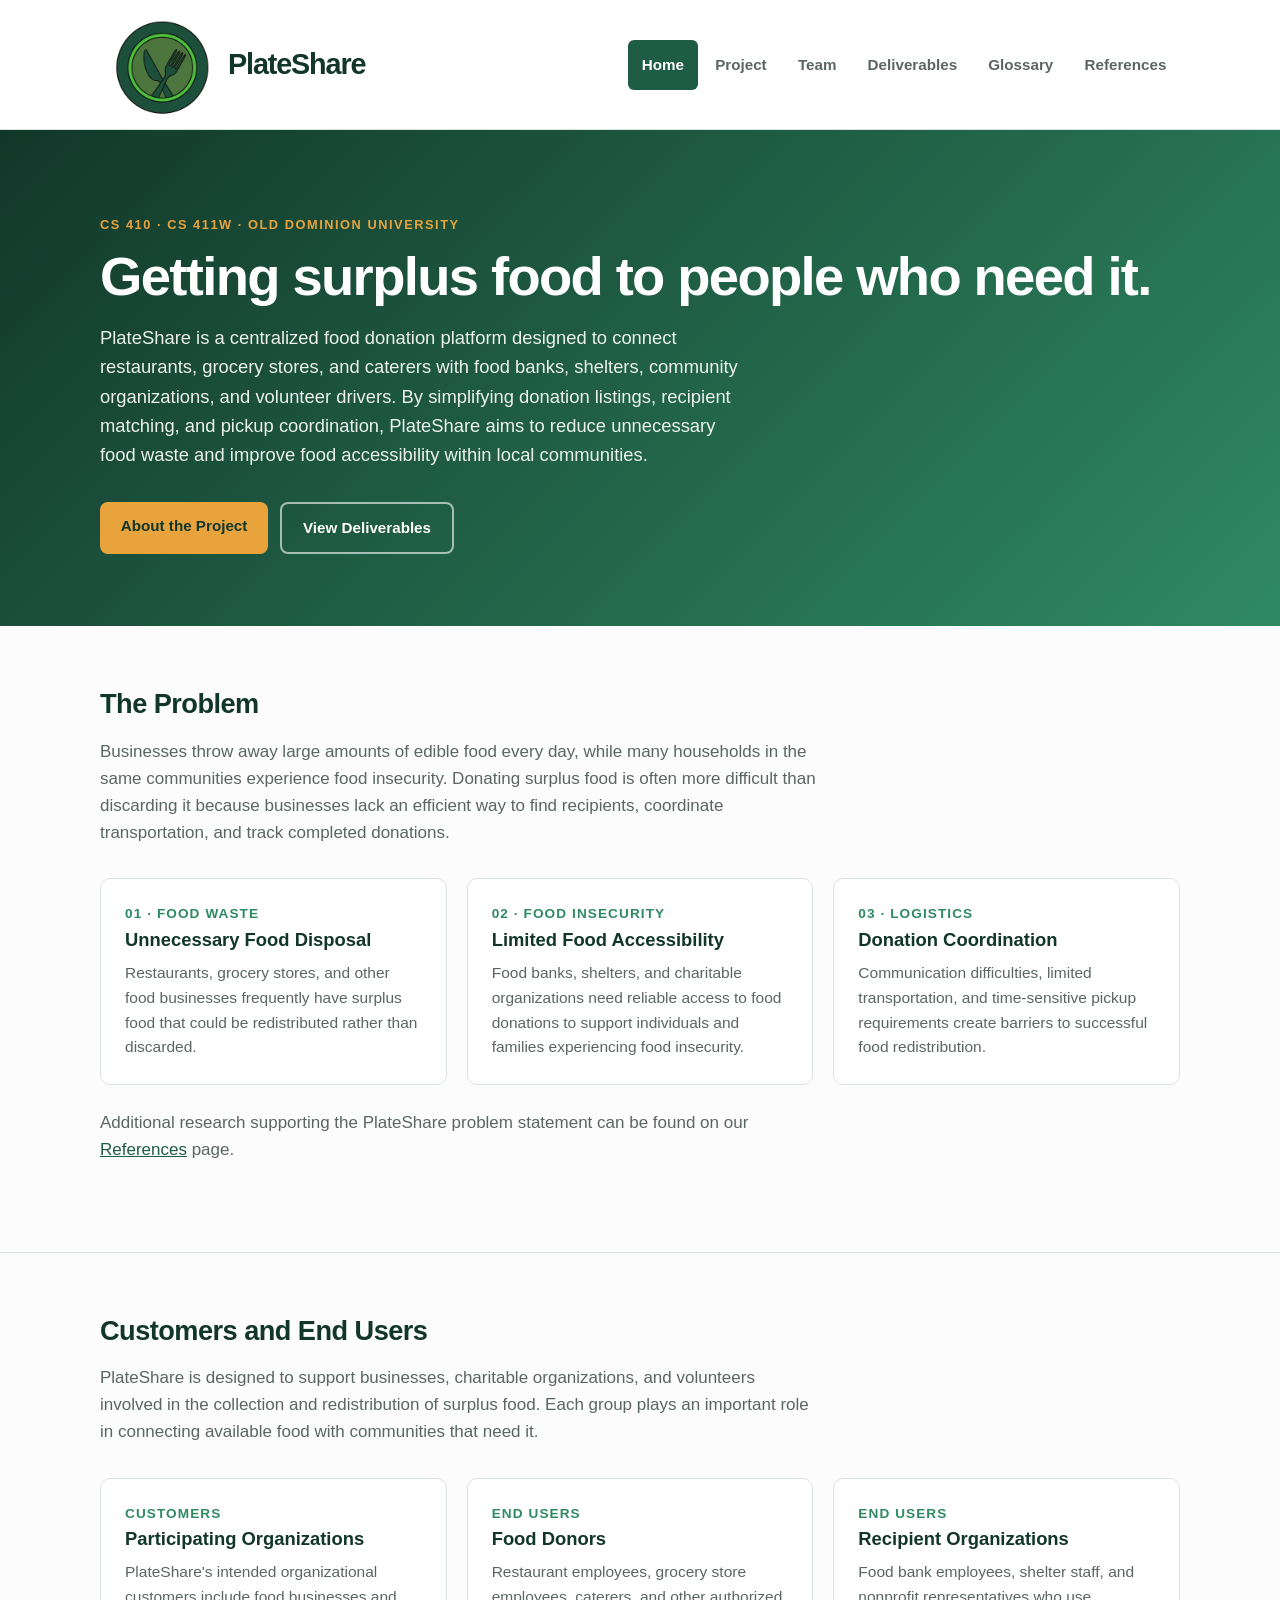
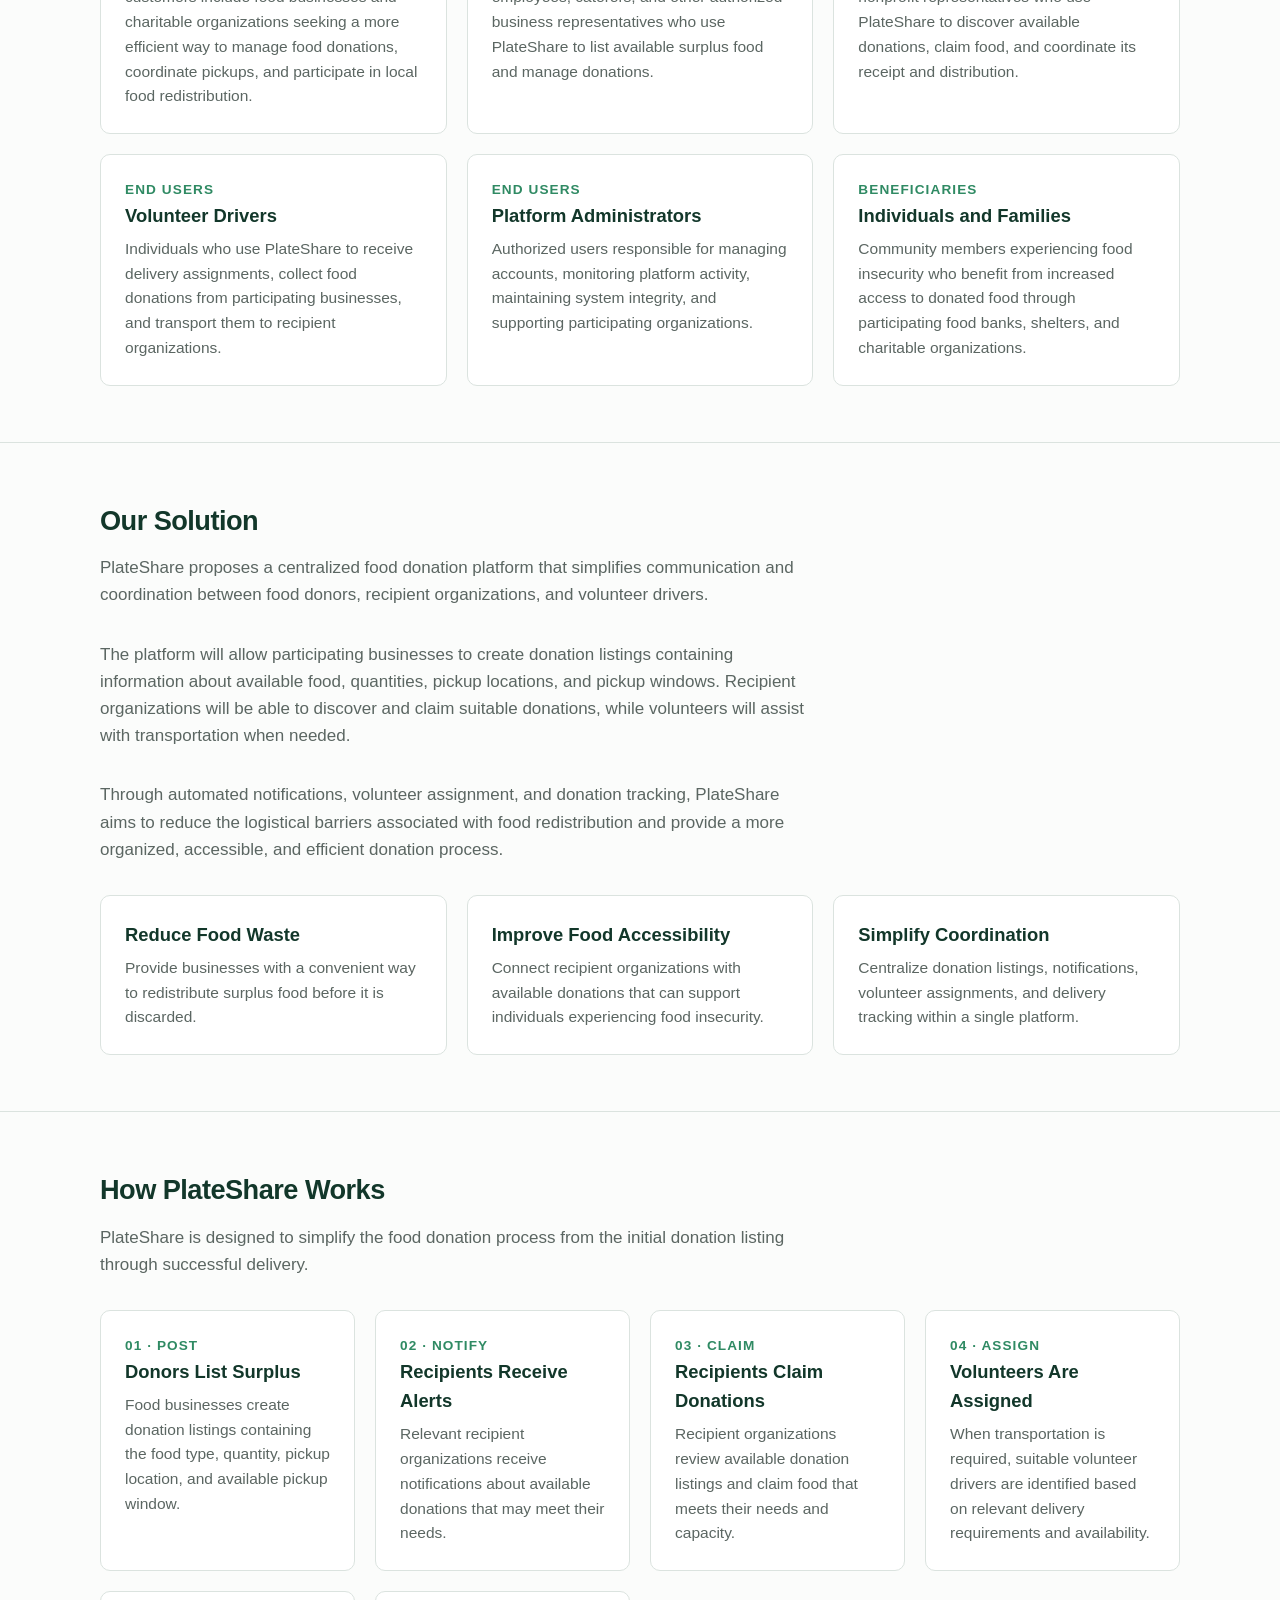
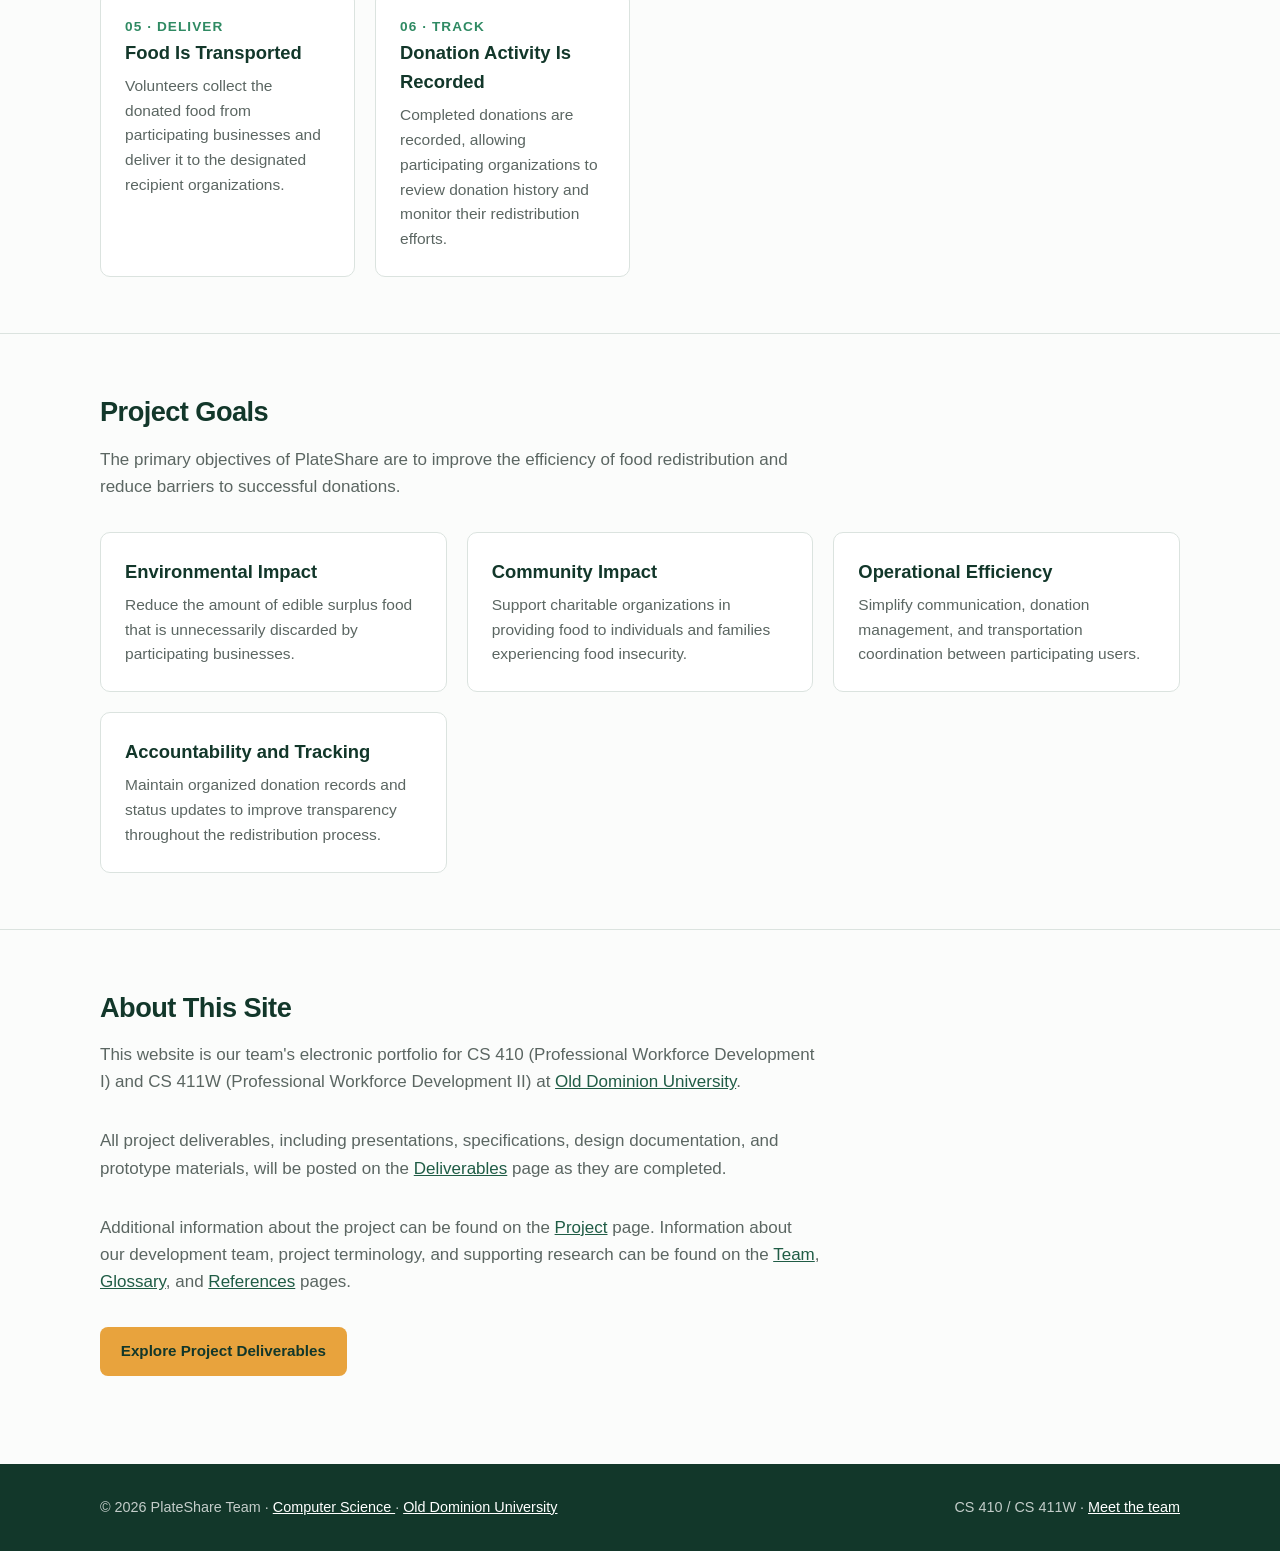
==== commit 5523aaa9: "Final changes and CSS consistency fixes" ====
--- a/index.html
+++ b/index.html
@@ -120,7 +120,7 @@
 
         </div>
 
-        <p style="margin-top: 1.5rem;">
+        <p style="margin-top: 1.5rem;" class="lead">
           Additional research supporting the PlateShare
           problem statement can be found on our
           <a href="references.html">References</a> page.
@@ -229,7 +229,7 @@
           organizations, and volunteer drivers.
         </p>
 
-        <p>
+        <p class="lead">
           The platform will allow participating businesses
           to create donation listings containing information
           about available food, quantities, pickup locations,
@@ -239,7 +239,7 @@
           when needed.
         </p>
 
-        <p>
+        <p class="lead">
           Through automated notifications, volunteer
           assignment, and donation tracking, PlateShare
           aims to reduce the logistical barriers associated
@@ -425,10 +425,10 @@
           This website is our team's electronic portfolio
           for CS 410 (Professional Workforce Development I)
           and CS 411W (Professional Workforce Development II)
-          at Old Dominion University.
-        </p>
-
-        <p>
+          at <a href="https://www.odu.edu/"> Old Dominion University</a>.
+        </p>
+
+        <p class="lead">
           All project deliverables, including presentations,
           specifications, design documentation, and prototype
           materials, will be posted on the
@@ -436,7 +436,7 @@
           page as they are completed.
         </p>
 
-        <p>
+        <p class="lead">
           Additional information about the project can
           be found on the <a href="about.html">Project</a>
           page. Information about our development team,
--- a/css/style.css
+++ b/css/style.css
@@ -146,7 +146,7 @@
 
 /* ---------- Hero ---------- */
 .hero {
-  background: linear-gradient(135deg, var(--green-900), var(--green-700));
+  background: linear-gradient(135deg, var(--green-900), var(--green-500));
   color: var(--white);
   padding: 5rem 0 4.5rem;
 }
@@ -181,7 +181,7 @@
 
 /* ---------- Page header (inner pages) ---------- */
 .page-header {
-  background: var(--green-900);
+  background: linear-gradient(135deg, var(--green-900), var(--green-500));
   color: var(--white);
   padding: 3rem 0 2.5rem;
 }
@@ -260,6 +260,7 @@
   border-radius: var(--radius);
   overflow: hidden;
   font-size: 0.97rem;
+  color: var(--muted)
 }
 th, td { text-align: left; padding: 0.85rem 1rem; border-bottom: 1px solid var(--line); }
 th { background: var(--green-100); color: var(--green-900); font-weight: 700; }
@@ -311,7 +312,7 @@
 }
 
 .references li {
-  color: var(--ink);
+  color: var(--muted);
   padding-left: 0.5rem;
   padding-bottom: 1rem;
   margin-bottom: 1rem;
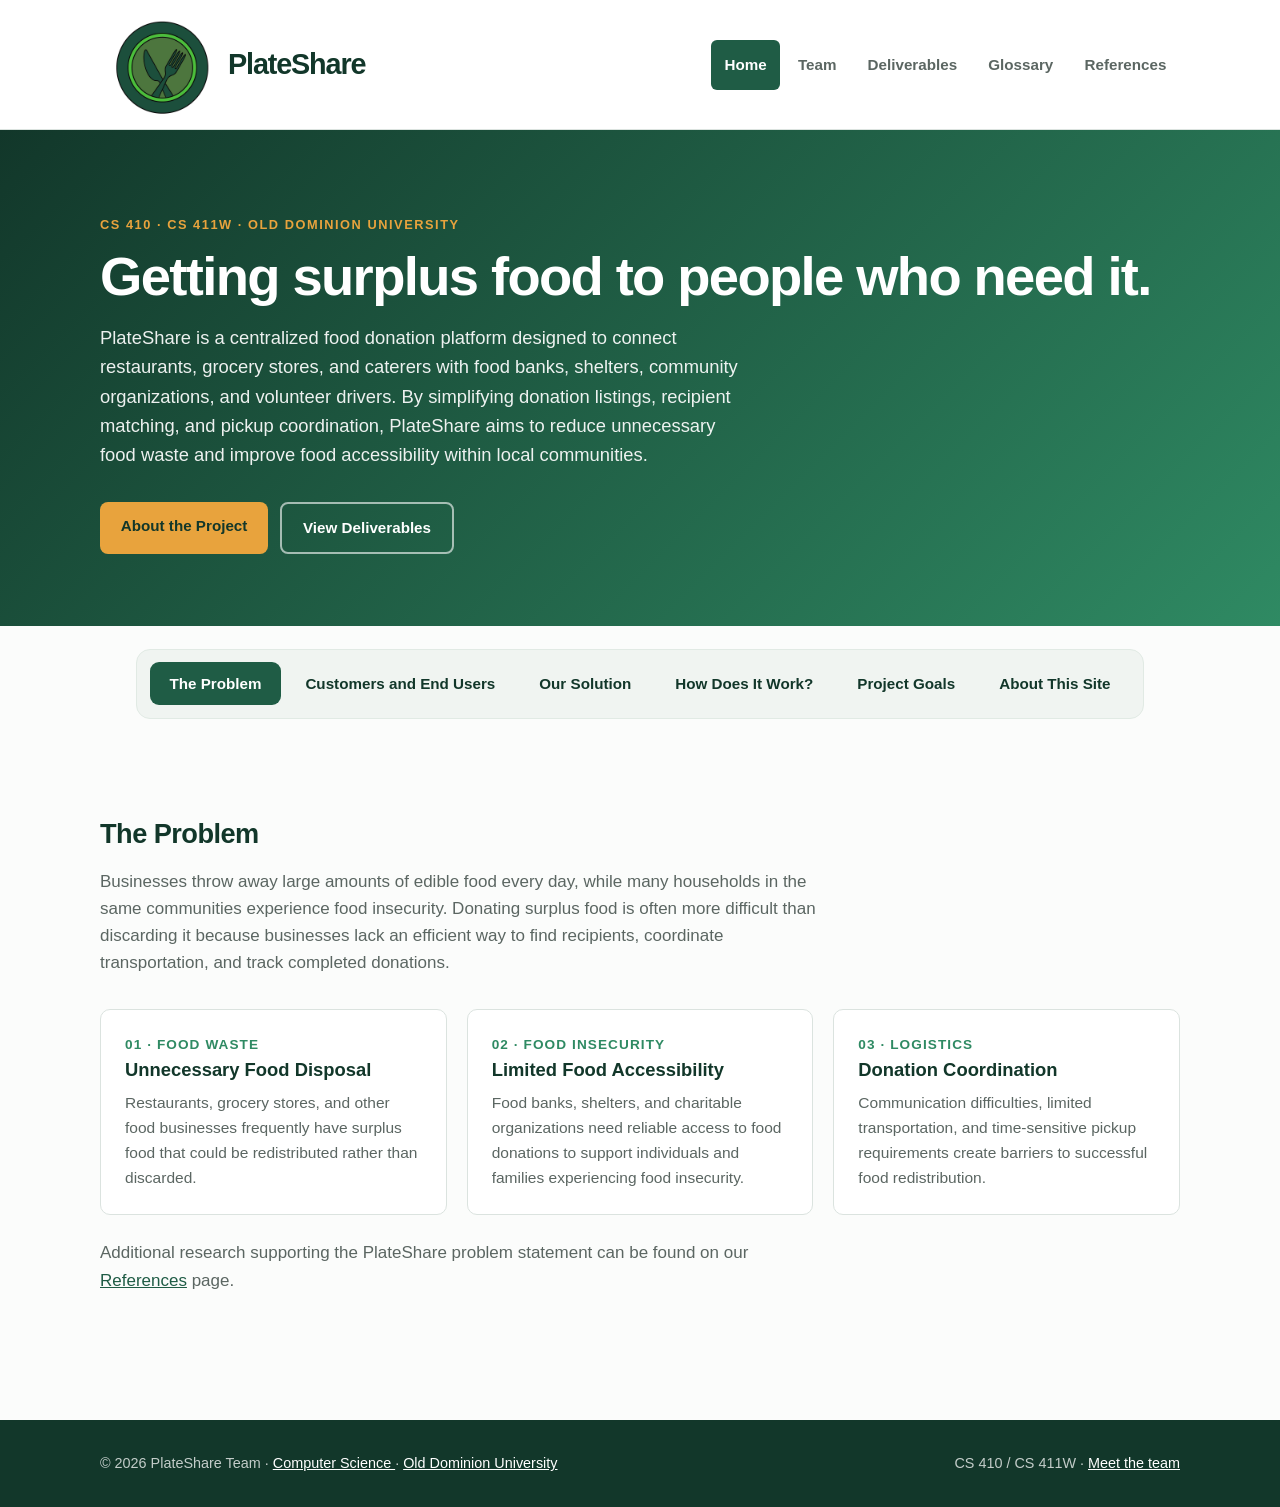
==== commit 59d0b021: "Changed main page to use JS buttons + fixes throughout" ====
--- a/index.html
+++ b/index.html
@@ -24,7 +24,7 @@
 
       <ul class="nav">
         <li><a class="active" href="index.html" aria-current="page">Home</a></li>
-        <li><a href="about.html">Project</a></li>
+        <!-- <li><a href="about.html">Project</a></li> -->
         <li><a href="team.html">Team</a></li>
         <li><a href="deliverables.html">Deliverables</a></li>
         <li><a href="glossary.html">Glossary</a></li>
@@ -68,11 +68,25 @@
       </div>
     </div>
 
+    <!-- ---------- Description Expansion Buttons ---------- -->
+
+  <div class="tabs tab-buttons">
+    <div class="tab-bar">
+      <div class="tab-buttons">
+        <button class="active" data-tab="problem">The Problem</button>
+        <button data-tab="customers">Customers and End Users</button>
+        <button data-tab="solution">Our Solution</button>
+        <button data-tab="howitworks">How Does It Work?</button>
+        <button data-tab="projectgoals">Project Goals</button>
+        <button data-tab="aboutthesite">About This Site</button>
+      </div>
+    </div>
+
+  <div class="container">
+
     <!-- ---------- Problem Description ---------- -->
-
-    <section>
-      <div class="container">
-        <h2>The Problem</h2>
+    <section class="tab-content active" id="problem">
+      <h2>The Problem</h2>
 
         <p class="lead">
           Businesses throw away large amounts of edible food
@@ -125,15 +139,11 @@
           problem statement can be found on our
           <a href="references.html">References</a> page.
         </p>
-
-      </div>
     </section>
 
     <!-- ---------- Customers and End Users ---------- -->
-
-    <section>
-      <div class="container">
-        <h2>Customers and End Users</h2>
+    <section class="tab-content" id="customers">
+      <h2>Customers and End Users</h2>
 
         <p class="lead">
           PlateShare is designed to support businesses,
@@ -211,16 +221,12 @@
               shelters, and charitable organizations.
             </p>
           </div>
-
-        </div>
-      </div>
+        </div>
     </section>
 
-    <!-- ---------- Solution Statement ---------- -->
-
-    <section>
-      <div class="container">
-        <h2>Our Solution</h2>
+    <!-- ---------- Our solution ---------- -->
+    <section class="tab-content" id="solution">
+      <h2>Our Solution</h2>
 
         <p class="lead">
           PlateShare proposes a centralized food donation
@@ -276,16 +282,12 @@
               within a single platform.
             </p>
           </div>
-
-        </div>
-      </div>
+        </div>
     </section>
 
-    <!-- ---------- How PlateShare Works ---------- -->
-
-    <section>
-      <div class="container">
-        <h2>How PlateShare Works</h2>
+    <!-- ---------- How it works ---------- -->
+    <section class="tab-content" id="howitworks">
+      <h2>How PlateShare Works</h2>
 
         <p class="lead">
           PlateShare is designed to simplify the food
@@ -356,16 +358,12 @@
               redistribution efforts.
             </p>
           </div>
-
-        </div>
-      </div>
+        </div>
     </section>
 
-    <!-- ---------- Project Goals ---------- -->
-
-    <section>
-      <div class="container">
-        <h2>Project Goals</h2>
+      <!-- ---------- Project Goals ---------- -->
+    <section class="tab-content" id="projectgoals">
+      <h2>Project Goals</h2>
 
         <p class="lead">
           The primary objectives of PlateShare are to
@@ -410,16 +408,12 @@
               throughout the redistribution process.
             </p>
           </div>
-
-        </div>
-      </div>
+        </div>
     </section>
 
-    <!-- ---------- About This Site ---------- -->
-
-    <section>
-      <div class="container">
-        <h2>About This Site</h2>
+    <!-- ---------- About the site ---------- -->
+    <section class="tab-content" id="aboutthesite">
+      <h2>About This Site</h2>
 
         <p class="lead">
           This website is our team's electronic portfolio
@@ -452,11 +446,10 @@
             Explore Project Deliverables
           </a>
         </div>
-
-      </div>
     </section>
 
-  </main>
+  </div>
+</div>
 
   <!-- ---------- Footer ---------- -->
 
@@ -481,5 +474,29 @@
     </div>
   </footer>
 
+
+<script>
+  const buttons = document.querySelectorAll(".tab-buttons button");
+  const sections = document.querySelectorAll(".tab-content");
+
+  buttons.forEach(button => {
+    button.addEventListener("click", () => {
+
+      // Deactivate all buttons
+      buttons.forEach(btn => btn.classList.remove("active"));
+
+      // Hide all sections
+      sections.forEach(section => section.classList.remove("active"));
+
+      // Activate clicked button
+      button.classList.add("active");
+
+      // Show corresponding section
+      document.getElementById(button.dataset.tab).classList.add("active");
+
+    });
+  });
+</script>
+
 </body>
 </html>
--- a/css/style.css
+++ b/css/style.css
@@ -401,3 +401,129 @@
     padding-left: 0.25rem;
   }
 }
+
+
+/* ---------- Tab Buttons ---------- */
+/* Background surrounding all the buttons */
+.tab-bar {
+  width: fit-content;
+  max-width: calc(100% - 2rem);
+  margin: 1rem auto 2rem;
+  padding: 0.4rem;
+  background: #f0f4f1;
+  border: 1px solid #e1eae4;
+  border-radius: 14px;
+}
+
+.tab-content {
+  display: none;
+}
+
+.tab-content.active {
+  display: block;
+}
+
+.tab-buttons {
+  display: flex;
+  flex-wrap: wrap;
+  gap: 0.35rem;
+  padding: 0.4rem;
+  background: transparent;
+  border-radius: 12px;
+  width: fit-content;
+  margin: 0 auto;
+  justify-content: center;
+}
+
+.tab-buttons .container {
+  justify-content: center;
+}
+
+/* Removes the border at the top of sections for pages that use button tabs*/
+.tab-buttons section + section {
+  border-top: none;
+}
+
+.tab-buttons button {
+  padding: 0.8rem 1.2rem;
+  border: none;
+  border-radius: 9px;
+  background: transparent;
+  color: var(--green-900);
+  font-weight: 600;
+  font-size: 0.95rem;
+  cursor: pointer;
+  transition: background 0.2s ease, color 0.2s ease;
+}
+
+/* Unselected button - normal */
+.tab-buttons button:not(.active) {
+  background: transparent;
+  color: var(--green-900);
+}
+
+/* Unselected buttno - hovered */
+.tab-buttons button:not(.active):hover {
+  background: #dceae2;
+}
+
+/* selected button - normal */
+.tab-buttons button.active {
+  background: var(--green-700);
+  color: white;
+}
+
+/* selected button - hovered */
+.tab-buttons button.active:hover {
+  background: #2a6f52; 
+  /*color: var(--green-900);*/
+}
+
+/* ---------- Presentations pages ---------- */
+
+.deck {
+      margin-top: 2.5rem;
+    }
+
+    .deck-meta {
+      display: flex;
+      flex-wrap: wrap;
+      justify-content: space-between;
+      align-items: baseline;
+      gap: .5rem;
+      margin-bottom: .75rem;
+    }
+
+    .deck-meta h3 {
+      margin: 0;
+    }
+
+    .deck-meta a {
+      white-space: nowrap;
+    }
+
+    .deck-frame {
+      position: relative;
+      width: 100%;
+      aspect-ratio: 16 / 9;
+      max-height: 80vh;
+      border: 1px solid #e5e7eb;
+      border-radius: 12px;
+      overflow: hidden;
+      background: #f4f5f7;
+      box-shadow: 0 6px 18px rgba(0, 0, 0, 0.06);
+    }
+
+    .deck-frame iframe {
+      position: absolute;
+      inset: 0;
+      width: 100%;
+      height: 100%;
+      border: 0;
+    }
+
+    .deck-note {
+      margin-top: .5rem;
+      font-size: .9rem;
+      color: #6b7280;
+    }
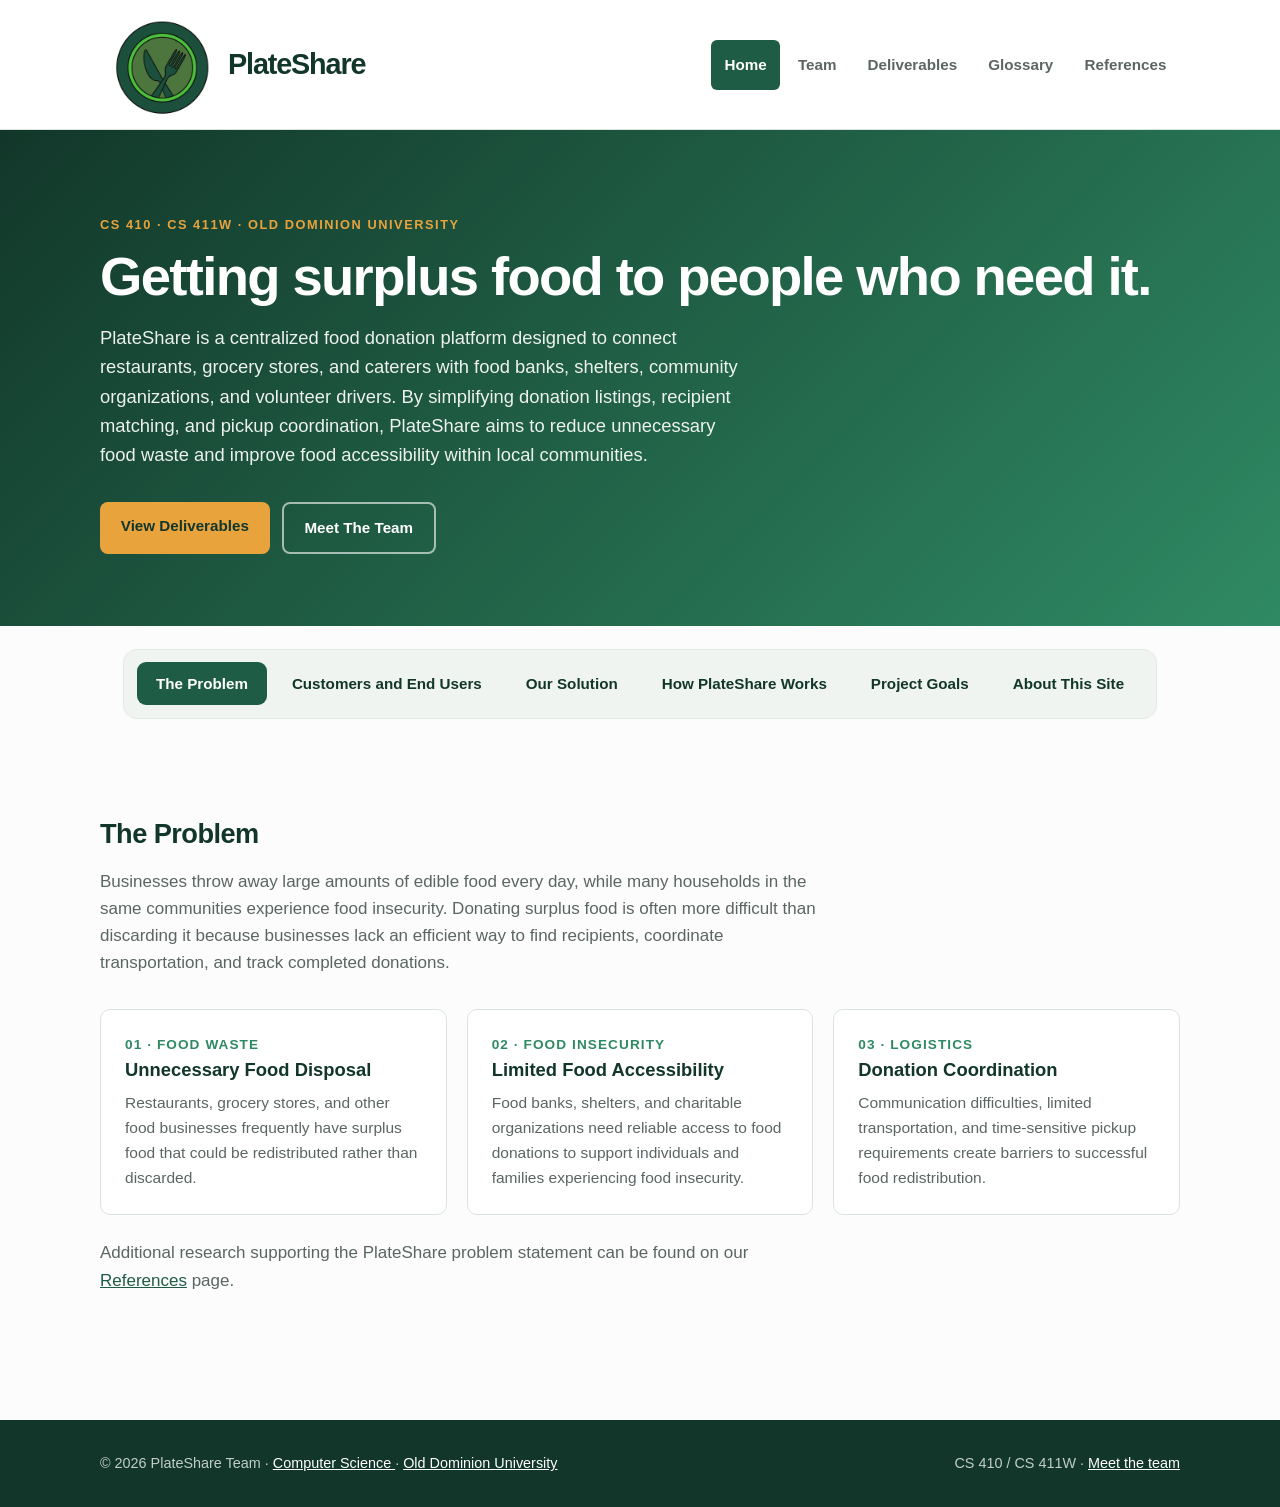
==== commit 93246b7b: "fixes" ====
--- a/index.html
+++ b/index.html
@@ -57,12 +57,12 @@
         </p>
 
         <div class="actions">
-          <a class="btn btn-primary" href="about.html">
-            About the Project
+          <a class="btn btn-primary" href="deliverables.html">
+            View Deliverables
           </a>
 
-          <a class="btn btn-ghost" href="deliverables.html">
-            View Deliverables
+          <a class="btn btn-ghost" href="team.html">
+            Meet The Team
           </a>
         </div>
       </div>
@@ -76,7 +76,7 @@
         <button class="active" data-tab="problem">The Problem</button>
         <button data-tab="customers">Customers and End Users</button>
         <button data-tab="solution">Our Solution</button>
-        <button data-tab="howitworks">How Does It Work?</button>
+        <button data-tab="howitworks">How PlateShare Works</button>
         <button data-tab="projectgoals">Project Goals</button>
         <button data-tab="aboutthesite">About This Site</button>
       </div>
